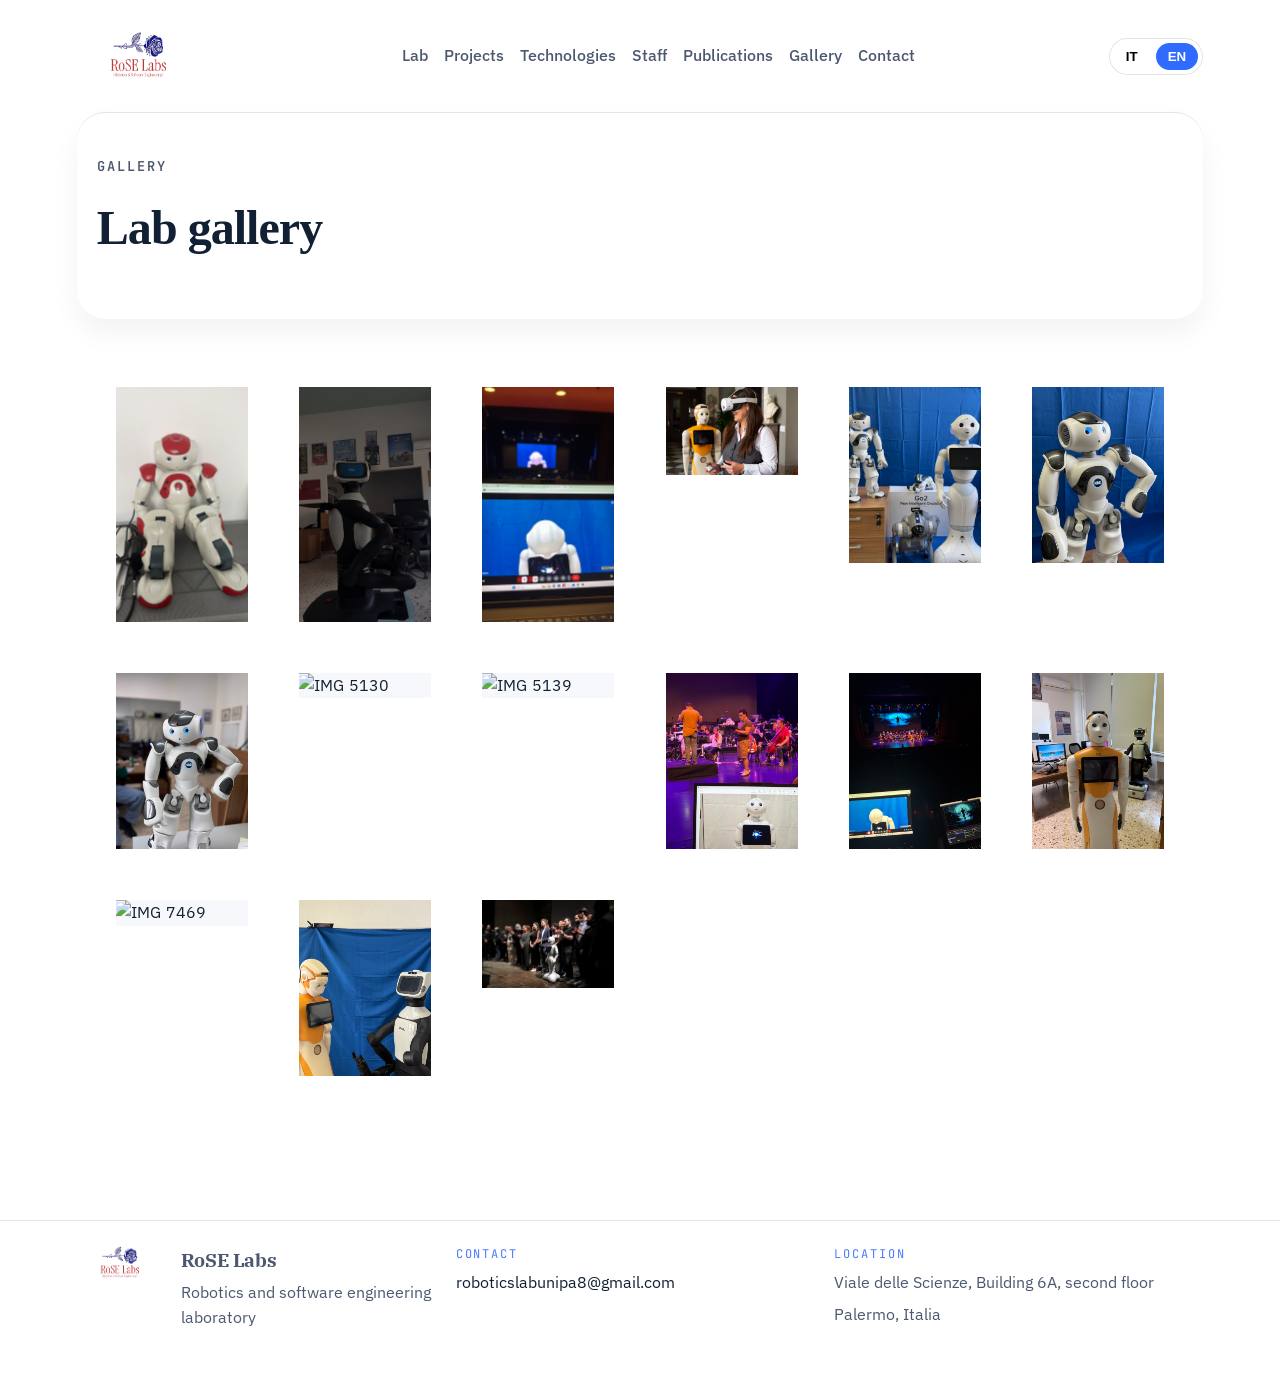
==== gallery.html @ ea50f01e "Restore contacts section and remove form" ====
<!doctype html>
<html lang="it">
  <head>
    <meta charset="utf-8" />
    <meta name="viewport" content="width=device-width, initial-scale=1" />
    <title>RoSE Labs | Galleria</title>
    <link rel="preconnect" href="https://fonts.googleapis.com" />
    <link rel="preconnect" href="https://fonts.gstatic.com" crossorigin />
    <link
      href="https://fonts.googleapis.com/css2?family=IBM+Plex+Sans:wght@400;500;600;700&family=IBM+Plex+Serif:wght@500;600;700&family=JetBrains+Mono:wght@500&display=swap"
      rel="stylesheet"
    />
    <script src="theme-init.js?v=20260723-7"></script>
    <link rel="stylesheet" href="styles.css?v=20260723-7" />
    <script defer src="data/site-content.js?v=20260723-7"></script>
    <script defer src="app.js?v=20260723-7"></script>
  </head>
  <body class="article-page gallery-page" data-title-key="gallery.meta.title">
    <a class="skip" href="#contenuti">Skip</a>

    <div class="site-loader" data-site-loader aria-live="polite" aria-busy="true">
      <div class="ai-matrix-loader" aria-hidden="true">
        <div class="glow"></div>
        <span class="digit">0</span>
        <span class="digit">1</span>
        <span class="digit">0</span>
        <span class="digit">1</span>
        <span class="digit">1</span>
        <span class="digit">0</span>
        <span class="digit">0</span>
        <span class="digit">1</span>
      </div>
    </div>

    <header class="article-header">
      <a class="site-brand" href="index.html" aria-label="RoSE Labs home">
        <img src="assets/rose-labs-logo.png" alt="RoSE Labs" />
      </a>
      <nav class="article-nav" id="site-nav-links" aria-label="Site navigation">
        <a href="index.html#lab" data-i18n="nav.lab">Lab</a>
        <a href="projects.html" data-i18n="nav.projects">Progetti</a>
        <a href="tecnologie.html" data-i18n="nav.equipment">Tecnologie</a>
        <a href="people.html" data-i18n="nav.team">Staff</a>
        <a href="publications.html" data-i18n="nav.publications">Pubblicazioni</a>
        <a href="gallery.html" data-i18n="nav.gallery">Galleria</a>
        <a href="index.html#contatti" data-i18n="nav.contact">Contatti</a>
      </nav>
      <div class="header-actions">
        <button
          type="button"
          class="nav-toggle"
          data-nav-toggle
          aria-expanded="false"
          aria-controls="site-nav-links"
          data-i18n="nav.menu"
        >
          Menu
        </button>
        <div class="lang-switch" aria-label="Language">
          <button type="button" class="lang-btn" data-lang="it" aria-pressed="true">IT</button>
          <button type="button" class="lang-btn" data-lang="en" aria-pressed="false">EN</button>
        </div>
      </div>
    </header>

    <main class="article-main gallery-main" id="contenuti">
      <section class="article-hero reveal">
        <p class="eyebrow" data-i18n="gallery.eyebrow">Galleria</p>
        <h1 data-i18n="gallery.title">Galleria del laboratorio</h1>
      </section>

      <div class="article-content">
        <section class="article-section">
          <div class="gallery-grid" aria-live="polite"></div>
        </section>
      </div>
    </main>

    <footer class="footer">
      <div class="footer-brand">
        <img class="footer-logo" src="assets/rose-labs-logo.png" alt="RoSE Labs" />
        <div class="footer-brand-text">
          <strong>RoSE Labs</strong>
          <p data-i18n="footer.line">Laboratori di robotica e ingegneria del software</p>
        </div>
      </div>
      <div class="footer-block">
        <span class="footer-label" data-i18n="contact.title">Contatti</span>
        <a href="mailto:roboticslabunipa8@gmail.com">roboticslabunipa8@gmail.com</a>
      </div>
      <div class="footer-block">
        <span class="footer-label" data-i18n="contact.locationLabel">Sede</span>
        <p data-i18n="contact.location">Viale delle Scienze, Edificio 6A, secondo piano</p>
        <p>Palermo, Italia</p>
      </div>
    </footer>
  </body>
</html>
---- styles.css ----
:root {
  --ink: #0b1422;
  --ink-soft: #243247;
  --paper: #f3f6fb;
  --card: #ffffff;
  --accent: #2f6bff;
  --accent-2: #4a7bff;
  --accent-3: #d6e4ff;
  --shadow: rgba(11, 20, 34, 0.12);
  --glow: rgba(47, 107, 255, 0.25);
}

* {
  box-sizing: border-box;
  margin: 0;
  padding: 0;
}

body {
  font-family: "Sora", sans-serif;
  color: var(--ink);
  background: #fff;
  min-height: 100vh;
  line-height: 1.6;
}

html.show-site-loader body {
  overflow: hidden;
}

html.show-site-loader body > :not(.site-loader) {
  visibility: hidden;
}

.ambient {
  position: fixed;
  inset: -10% -20% auto auto;
  width: 55vw;
  height: 55vw;
  background: radial-gradient(circle, rgba(47, 107, 255, 0.25) 0%, transparent 70%);
  filter: blur(55px);
  z-index: -2;
  display: none;
}

.mesh {
  position: fixed;
  inset: 0;
  background-image: radial-gradient(circle at 1px 1px, rgba(11, 20, 34, 0.05) 1px, transparent 0);
  background-size: 26px 26px;
  opacity: 0.45;
  pointer-events: none;
  z-index: -1;
  display: none;
}

a {
  color: inherit;
  text-decoration: none;
}

.skip {
  position: absolute;
  left: -999px;
  top: 10px;
  background: var(--accent);
  color: #fff;
  padding: 8px 12px;
  border-radius: 999px;
}

.skip:focus {
  left: 20px;
}

.site-loader {
  position: fixed;
  inset: 0;
  z-index: 6000;
  display: none;
  place-items: center;
  padding: 24px;
  background: #fff;
  transition:
    opacity 0.32s ease,
    visibility 0.32s ease,
    transform 0.32s ease;
}

html.show-site-loader .site-loader {
  display: grid;
}

.site-loader.is-hidden {
  opacity: 0;
  visibility: hidden;
  pointer-events: none;
  transform: scale(1.01);
}


.ai-matrix-loader {
  width: 120px;
  height: 160px;
  margin: 30px auto;
  position: relative;
  perspective: 800px;
  display: grid;
  grid-template-columns: repeat(3, 1fr);
  gap: 5px;
}

.digit {
  color: var(--accent);
  font-family: monospace;
  font-size: 18px;
  text-align: center;
  text-shadow: 0 0 5px rgba(47, 107, 255, 0.85);
  animation:
    matrix-fall 2s infinite,
    matrix-flicker 0.5s infinite;
  opacity: 0;
  z-index: 1;
}

.digit:nth-child(1) {
  animation-delay: 0.1s;
}

.digit:nth-child(2) {
  animation-delay: 0.3s;
}

.digit:nth-child(3) {
  animation-delay: 0.5s;
}

.digit:nth-child(4) {
  animation-delay: 0.7s;
}

.digit:nth-child(5) {
  animation-delay: 0.9s;
}

.digit:nth-child(6) {
  animation-delay: 1.1s;
}

.digit:nth-child(7) {
  animation-delay: 1.3s;
}

.digit:nth-child(8) {
  animation-delay: 1.5s;
}

.glow {
  position: absolute;
  top: 0;
  left: 0;
  right: 0;
  bottom: 0;
  background: radial-gradient(
    circle,
    rgba(47, 107, 255, 0.12) 0%,
    transparent 70%
  );
  animation: matrix-pulse 2s infinite;
}

@keyframes matrix-fall {
  0% {
    transform: translateY(-50px) rotateX(90deg);
    opacity: 0;
  }
  20%,
  80% {
    transform: translateY(0) rotateX(0deg);
    opacity: 0.8;
  }
  100% {
    transform: translateY(50px) rotateX(-90deg);
    opacity: 0;
  }
}

@keyframes matrix-flicker {
  0%,
  19%,
  21%,
  100% {
    opacity: 0.8;
  }
  20% {
    opacity: 0.2;
  }
}

@keyframes matrix-pulse {
  0%,
  100% {
    opacity: 0.25;
  }
  50% {
    opacity: 0.6;
  }
}

.site-header {
  padding: 16px 6vw 0;
  position: sticky;
  top: 0;
  z-index: 10;
  backdrop-filter: blur(12px);
  background: rgba(255, 255, 255, 0.98);
}

.nav {
  display: flex;
  align-items: center;
  justify-content: space-between;
  gap: 24px;
}

.site-brand {
  display: inline-flex;
  align-items: center;
  flex: 0 0 auto;
}

.site-brand img {
  display: block;
  width: min(240px, 38vw);
  height: auto;
}

.nav-links {
  display: flex;
  gap: 18px;
  font-weight: 500;
  flex-wrap: wrap;
}

.nav-links a {
  padding: 6px 0;
  border-bottom: 2px solid transparent;
  transition: border-color 0.2s ease;
}

.nav-links a:hover,
.nav-links a:focus {
  border-color: var(--accent);
}

.lang-switch {
  display: flex;
  gap: 6px;
  background: rgba(255, 255, 255, 0.7);
  padding: 4px;
  border-radius: 999px;
  box-shadow: 0 8px 20px rgba(11, 20, 34, 0.08);
}

.lang-btn {
  border: none;
  background: transparent;
  padding: 6px 12px;
  border-radius: 999px;
  font-weight: 600;
  cursor: pointer;
}

.lang-btn.active {
  background: var(--accent);
  color: #fff;
}

main {
  padding: 0 6vw 80px;
}

.hero {
  display: grid;
  grid-template-columns: repeat(2, minmax(0, 1fr));
  gap: 48px;
  padding: 80px 0 40px;
  align-items: center;
}

.hero.hero--orbit {
  display: block;
  padding: 56px 0 34px;
  position: relative;
  isolation: isolate;
  overflow: visible;
}

.hero.hero--orbit::before {
  content: "";
  position: absolute;
  inset: 14px 0 0;
  border-radius: 42px;
  background: transparent;
  border: 1px solid transparent;
  box-shadow: none;
  z-index: 0;
}

.hero.hero--orbit::after {
  content: "";
  position: absolute;
  inset: 14px 0 0;
  border-radius: 42px;
  background: transparent;
  pointer-events: none;
  z-index: 0;
}

.eyebrow {
  text-transform: uppercase;
  letter-spacing: 2px;
  font-size: 0.85rem;
  color: var(--accent-2);
  font-weight: 600;
  margin-bottom: 12px;
  font-family: "JetBrains Mono", monospace;
}

.hero h1 {
  font-family: "Fraunces", serif;
  font-size: clamp(2.6rem, 4.2vw, 3.9rem);
  line-height: 1.1;
  margin-bottom: 18px;
}

.hero-subtitle {
  font-size: 1.05rem;
  color: var(--ink-soft);
  margin-bottom: 24px;
}

.hero-actions {
  display: flex;
  gap: 16px;
  margin-bottom: 18px;
  flex-wrap: wrap;
}

.cta {
  display: inline-flex;
  align-items: center;
  justify-content: center;
  padding: 12px 22px;
  background: var(--accent);
  color: #fff;
  border-radius: 999px;
  font-weight: 600;
  box-shadow: 0 14px 30px var(--glow);
  transition: transform 0.2s ease, box-shadow 0.2s ease;
}

.cta:hover {
  transform: translateY(-2px);
  box-shadow: 0 18px 34px rgba(47, 107, 255, 0.35);
}

.cta.ghost {
  background: transparent;
  color: var(--ink);
  border: 1px solid rgba(11, 20, 34, 0.2);
  box-shadow: none;
}

.hero-metrics {
  display: grid;
  grid-template-columns: repeat(3, minmax(0, 1fr));
  gap: 12px;
  margin-bottom: 18px;
}

.metric {
  background: #fff;
  border-radius: 16px;
  padding: 12px 14px;
  box-shadow: 0 12px 24px rgba(11, 20, 34, 0.08);
}

.metric-value {
  font-size: 1.2rem;
  font-weight: 600;
  display: block;
}

.metric-label {
  font-size: 0.8rem;
  color: var(--ink-soft);
}

.language-choice {
  display: flex;
  align-items: center;
  gap: 12px;
  flex-wrap: wrap;
  font-size: 0.95rem;
  margin-bottom: 10px;
}

.lang-pill {
  border: none;
  background: #fff;
  padding: 6px 14px;
  border-radius: 999px;
  box-shadow: 0 10px 22px rgba(11, 20, 34, 0.08);
  cursor: pointer;
  font-weight: 600;
}

.hero-note {
  color: rgba(11, 20, 34, 0.7);
  font-size: 0.9rem;
}

.hero.hero--orbit .hero-orbit {
  position: relative;
  z-index: 1;
  padding: clamp(18px, 2.2vw, 28px);
}

.hero.hero--orbit .hero-orbit__stage {
  position: relative;
  min-height: clamp(820px, 96vh, 1120px);
  border-radius: 36px;
  overflow: visible;
}

.hero.hero--orbit .hero-orbit__stage::before,
.hero.hero--orbit .hero-orbit__stage::after {
  content: "";
  position: absolute;
  pointer-events: none;
  transform-origin: center;
}

.hero.hero--orbit .hero-orbit__stage::before {
  inset: 8% 10%;
  border-radius: 50%;
  border: 1px solid rgba(22, 59, 116, 0.08);
  box-shadow:
    inset 0 0 0 1px rgba(22, 59, 116, 0.03),
    0 0 120px rgba(22, 59, 116, 0.03);
  opacity: 0.78;
}

.hero.hero--orbit .hero-orbit__stage::after {
  inset: 18% 16%;
  border-radius: 50%;
  background:
    radial-gradient(circle at 50% 50%, rgba(22, 59, 116, 0.05) 0%, transparent 52%),
    radial-gradient(circle at 50% 50%, transparent 57%, rgba(22, 59, 116, 0.04) 58%, transparent 59%);
  opacity: 0.42;
}

.hero.hero--orbit .hero-orbit__center {
  position: absolute;
  top: 44%;
  left: 50%;
  z-index: 2;
  width: min(500px, 88vw);
  padding:
    clamp(28px, 3.5vw, 40px)
    clamp(30px, 3.8vw, 40px)
    clamp(28px, 3.5vw, 40px)
    clamp(34px, 4.5vw, 48px);
  border-radius: 34px;
  background:
    linear-gradient(180deg, rgba(255, 255, 255, 0.98), rgba(246, 249, 253, 0.98));
  border: 1px solid var(--line);
  box-shadow: 0 24px 56px rgba(18, 32, 51, 0.08);
  backdrop-filter: blur(10px);
  text-align: center;
  color: var(--ink);
  transform: translate(calc(-50% + 12px), -50%);
}

.hero.hero--orbit .hero-orbit__center .eyebrow {
  color: var(--accent-2);
}

.hero.hero--orbit .hero-subtitle {
  max-width: 58ch;
  margin: 0 auto 18px;
  color: var(--ink-soft);
}

.hero.hero--orbit .hero-actions {
  justify-content: center;
}

.hero.hero--orbit .cta.ghost {
  color: var(--ink);
  border-color: rgba(18, 32, 51, 0.16);
}

.hero.hero--orbit .hero-metrics {
  margin-bottom: 14px;
}

.hero.hero--orbit .metric {
  background: #fff;
  border: 1px solid var(--line);
  box-shadow: 0 12px 24px rgba(18, 32, 51, 0.06);
  color: var(--ink);
}

.hero.hero--orbit .metric-value,
.hero.hero--orbit .metric-label,
.hero.hero--orbit .hero-note {
  color: var(--ink-soft);
}

.hero.hero--orbit .hero-note {
  margin-top: 6px;
}

.hero.hero--orbit .hero-orbit__cards {
  position: absolute;
  inset: 0;
  z-index: 1;
  transform-style: preserve-3d;
}

.hero-orbit-card {
  position: absolute;
  top: 50%;
  left: 50%;
  width: clamp(160px, 12vw, 226px);
  aspect-ratio: 4 / 5.8;
  transform:
    translate(-50%, -50%)
    translate3d(
    calc(var(--orbit-x) + var(--orbit-scroll-x, 0px)),
      calc(var(--orbit-y) + var(--orbit-scroll-y, 0px)),
      0
    )
    rotate(calc(var(--orbit-rotate) + var(--orbit-scroll-rotate, 0deg)))
    scale(var(--orbit-scale));
  border-radius: 20px;
  overflow: hidden;
  background: #fff;
  border: 1px solid var(--line);
  box-shadow: 0 10px 22px rgba(18, 32, 51, 0.06);
  color: var(--ink);
  display: flex;
  align-items: flex-end;
  text-decoration: none;
  transition:
    transform 0.28s ease,
    box-shadow 0.28s ease,
    border-color 0.28s ease;
  will-change: transform;
}

.hero-orbit-card::before {
  content: "";
  position: absolute;
  inset: 0;
  background:
    linear-gradient(180deg, rgba(255, 255, 255, 0.02) 10%, rgba(6, 10, 18, 0.52) 100%);
  pointer-events: none;
  z-index: 1;
}

.hero-orbit-card__visual {
  position: absolute;
  inset: 0;
  display: block;
  overflow: hidden;
  background:
    radial-gradient(circle at 20% 18%, rgba(125, 183, 255, 0.08) 0%, transparent 28%),
    linear-gradient(180deg, rgba(255, 255, 255, 0.05), rgba(246, 249, 253, 0.94));
}

.hero-orbit-card__visual img {
  width: 100%;
  height: 100%;
  display: block;
  object-fit: cover;
  transform: scale(1.02);
  transition: transform 0.35s ease;
  filter: saturate(1.05) contrast(1.04);
}

.hero-orbit-card__visual--collage {
  display: grid;
  gap: 5px;
  padding: 9px;
  background:
    radial-gradient(circle at 20% 18%, rgba(125, 183, 255, 0.07) 0%, transparent 30%),
    linear-gradient(180deg, rgba(255, 255, 255, 0.04), rgba(246, 249, 253, 0.96));
}

.hero-orbit-card__visual--people {
  grid-template-columns: 1.12fr 0.88fr 0.84fr;
  grid-template-rows: 1.05fr 0.82fr 0.82fr;
}

.hero-orbit-card__visual--people .hero-orbit-card__tile--0 {
  grid-column: 1 / 3;
  grid-row: 1 / 3;
}

.hero-orbit-card__visual--people .hero-orbit-card__tile--1 {
  grid-column: 3 / 4;
  grid-row: 1 / 2;
}

.hero-orbit-card__visual--people .hero-orbit-card__tile--2 {
  grid-column: 3 / 4;
  grid-row: 2 / 3;
}

.hero-orbit-card__visual--people .hero-orbit-card__tile--3 {
  grid-column: 1 / 2;
  grid-row: 3 / 4;
}

.hero-orbit-card__visual--people .hero-orbit-card__tile--4 {
  grid-column: 2 / 4;
  grid-row: 3 / 4;
}

.hero-orbit-card__visual--robots,
.hero-orbit-card__visual--gallery {
  grid-template-columns: repeat(2, minmax(0, 1fr));
  grid-template-rows: repeat(2, minmax(0, 1fr));
}

.hero-orbit-card__visual--gallery {
  grid-template-rows: 1.1fr 0.78fr;
}

.hero-orbit-card__visual--gallery .hero-orbit-card__tile--0 {
  grid-column: 1 / 3;
  grid-row: 1 / 2;
}

.hero-orbit-card__visual--gallery .hero-orbit-card__tile--1 {
  grid-column: 1 / 2;
  grid-row: 2 / 3;
}

.hero-orbit-card__visual--gallery .hero-orbit-card__tile--2 {
  grid-column: 2 / 3;
  grid-row: 2 / 3;
}

.hero-orbit-card__tile {
  position: relative;
  overflow: hidden;
  border-radius: 12px;
  background: rgba(255, 255, 255, 0.03);
  box-shadow: 0 8px 18px rgba(0, 0, 0, 0.12);
}

.hero-orbit-card__tile img {
  width: 100%;
  height: 100%;
  display: block;
  object-fit: cover;
  filter: saturate(1.04) contrast(1.03);
}

.hero-orbit-card__visual--illustration {
  background:
    radial-gradient(circle at 18% 18%, rgba(94, 140, 255, 0.12) 0%, transparent 26%),
    radial-gradient(circle at 82% 22%, rgba(47, 107, 255, 0.1) 0%, transparent 24%),
    linear-gradient(180deg, rgba(255, 255, 255, 0.06), rgba(246, 249, 253, 0.96));
}

.hero-orbit-card__visual--illustration img {
  object-fit: contain;
  padding: 6px;
}

.hero-orbit-card__badge {
  position: absolute;
  top: 10px;
  left: 10px;
  z-index: 2;
  padding: 4px 8px;
  border-radius: 999px;
  background: rgba(255, 255, 255, 0.88);
  border: 1px solid var(--line);
  color: var(--ink);
  font-family: "JetBrains Mono", monospace;
  font-size: 0.6rem;
  letter-spacing: 0.12em;
  text-transform: uppercase;
  backdrop-filter: blur(10px);
  box-shadow: 0 8px 14px rgba(18, 32, 51, 0.04);
}

.hero-orbit-card__copy {
  position: relative;
  z-index: 2;
  display: grid;
  gap: 4px;
  padding: 12px 12px 12px;
}

.hero-orbit-card__label {
  font-family: "JetBrains Mono", monospace;
  font-size: 0.62rem;
  letter-spacing: 0.16em;
  text-transform: uppercase;
  color: var(--accent-2);
  font-weight: 700;
}

.hero-orbit-card__meta {
  font-size: 0.84rem;
  line-height: 1.35;
  color: rgba(255, 255, 255, 0.88);
}

.hero-orbit-card:hover,
.hero-orbit-card:focus-visible {
  border-color: rgba(22, 59, 116, 0.28);
  box-shadow: 0 16px 30px rgba(18, 32, 51, 0.08);
  transform:
    translate(-50%, -50%)
    translate3d(
      calc(var(--orbit-x) + var(--orbit-scroll-x, 0px)),
      calc(var(--orbit-y) + var(--orbit-scroll-y, 0px)),
      0
    )
    rotate(calc(0deg + var(--orbit-scroll-rotate, 0deg)))
    scale(calc(var(--orbit-scale) * 1.03));
}

.hero-orbit-card:hover .hero-orbit-card__visual img,
.hero-orbit-card:focus-visible .hero-orbit-card__visual img {
  transform: scale(1.04);
}

.hero-orbit-card:focus-visible {
  outline: 3px solid rgba(22, 59, 116, 0.22);
  outline-offset: 4px;
}

.hero-visual {
  position: relative;
  height: 460px;
  display: flex;
  justify-content: center;
  align-items: center;
}

.console {
  width: 320px;
  background: transparent;
  color: var(--ink);
  border-radius: 28px;
  padding: 20px;
  box-shadow: none;
  border: 1px solid transparent;
  position: relative;
  overflow: hidden;
  animation: none;
}

.console-top {
  display: flex;
  align-items: center;
  justify-content: space-between;
  font-family: "JetBrains Mono", monospace;
  font-size: 0.8rem;
  margin-bottom: 16px;
}

.console-chip {
  background: rgba(47, 107, 255, 0.1);
  color: var(--accent);
  padding: 4px 10px;
  border-radius: 999px;
}

.console-body {
  display: grid;
  gap: 16px;
}

.console-line {
  width: 120px;
  height: 4px;
  background: var(--accent);
  border-radius: 999px;
}

.console-grid {
  display: grid;
  grid-template-columns: repeat(2, minmax(0, 1fr));
  gap: 12px;
}

.console-card {
  background: rgba(47, 107, 255, 0.05);
  border: 1px solid var(--line);
  padding: 12px;
  border-radius: 16px;
}

.console-card p {
  font-size: 0.85rem;
  margin-bottom: 6px;
  color: var(--ink);
}

.console-card span {
  font-size: 0.75rem;
  color: var(--ink-soft);
}

.console-strip {
  display: flex;
  gap: 8px;
  flex-wrap: wrap;
  font-size: 0.7rem;
  text-transform: uppercase;
  letter-spacing: 1px;
}

.console-strip span {
  padding: 4px 8px;
  border: 1px solid var(--line);
  border-radius: 999px;
  background: #fff;
  color: var(--ink-soft);
}

.orb {
  position: absolute;
  border-radius: 999px;
  background: radial-gradient(circle, rgba(125, 183, 255, 0.6) 0%, rgba(125, 183, 255, 0.1) 70%);
  filter: blur(1px);
  animation: drift 10s ease-in-out infinite;
}

.orb-one {
  width: 120px;
  height: 120px;
  top: 20px;
  left: 20px;
}

.orb-two {
  width: 80px;
  height: 80px;
  bottom: 40px;
  right: 30px;
  animation-delay: -2s;
}

.orb-three {
  width: 60px;
  height: 60px;
  top: 150px;
  right: 80px;
  background: radial-gradient(circle, rgba(47, 107, 255, 0.6) 0%, rgba(47, 107, 255, 0.1) 70%);
}

.focus {
  padding: 40px 0 20px;
  display: grid;
  gap: 28px;
}

.focus-intro {
  display: grid;
  gap: 12px;
  max-width: 920px;
}

.section-header {
  display: flex;
  justify-content: space-between;
  gap: 30px;
  margin-bottom: 36px;
  align-items: flex-end;
}

.section-eyebrow {
  text-transform: uppercase;
  letter-spacing: 2px;
  font-size: 0.8rem;
  color: var(--accent-2);
  font-weight: 600;
  margin-bottom: 10px;
  font-family: "JetBrains Mono", monospace;
}

.section h2 {
  font-family: "Fraunces", serif;
  font-size: clamp(1.9rem, 3.2vw, 2.8rem);
  margin-bottom: 6px;
}

.section-subtitle {
  max-width: 520px;
  color: var(--ink-soft);
  line-height: 1.65;
}

.focus-subtitle {
  max-width: 920px;
}

.focus-grid {
  display: grid;
  grid-template-columns: repeat(auto-fit, minmax(220px, 1fr));
  gap: 20px;
}

.focus-card {
  background: #fff;
  border-radius: 22px;
  padding: 20px;
  box-shadow: 0 16px 32px rgba(11, 20, 34, 0.08);
  border: 1px solid rgba(11, 20, 34, 0.05);
}

.stats {
  display: grid;
  grid-template-columns: repeat(4, minmax(0, 1fr));
  gap: 18px;
  margin: 30px 0 60px;
}

.stat {
  background: #fff;
  border-radius: 18px;
  padding: 18px 20px;
  box-shadow: 0 16px 30px rgba(11, 20, 34, 0.08);
}

.stat-value {
  font-size: 1.8rem;
  font-weight: 700;
  display: block;
  margin-bottom: 6px;
}

.stat-label {
  color: var(--ink-soft);
  font-size: 0.9rem;
}

.section {
  padding: 70px 0;
}

.section.alt {
  background: rgba(255, 255, 255, 0.75);
  border-radius: 32px;
  padding: 70px 40px;
}

.filter-bar {
  display: flex;
  flex-wrap: wrap;
  gap: 10px;
  margin-bottom: 26px;
}

.filter-btn {
  border: 1px solid rgba(11, 20, 34, 0.12);
  background: #fff;
  color: var(--ink);
  padding: 6px 14px;
  border-radius: 999px;
  font-weight: 600;
  cursor: pointer;
  font-size: 0.85rem;
}

.filter-btn.active {
  background: var(--accent);
  color: #fff;
  border-color: transparent;
  box-shadow: 0 12px 22px var(--glow);
}

.pub-filter-btn {
  border: 1px solid rgba(11, 20, 34, 0.12);
  background: #fff;
  color: var(--ink);
  padding: 6px 14px;
  border-radius: 999px;
  font-weight: 600;
  cursor: pointer;
  font-size: 0.85rem;
}

.pub-filter-btn.active {
  background: var(--accent);
  color: #fff;
  border-color: transparent;
  box-shadow: 0 12px 22px var(--glow);
}

.cards {
  display: grid;
  grid-template-columns: repeat(auto-fit, minmax(240px, 1fr));
  gap: 20px;
}

.card {
  background: var(--card);
  border-radius: 24px;
  padding: 20px;
  box-shadow: 0 16px 34px var(--shadow);
  transition: transform 0.2s ease, box-shadow 0.2s ease;
}

.card:hover {
  transform: translateY(-6px);
  box-shadow: 0 24px 50px rgba(11, 20, 34, 0.18);
}

.card-top {
  display: flex;
  gap: 8px;
  margin-bottom: 16px;
}

.pill {
  background: rgba(47, 107, 255, 0.15);
  color: var(--ink);
  padding: 4px 10px;
  border-radius: 999px;
  font-size: 0.8rem;
  font-weight: 600;
}

.card h3 {
  font-size: 1.2rem;
  margin-bottom: 10px;
}

.card p {
  color: var(--ink-soft);
  margin-bottom: 16px;
}

.tag-row {
  display: flex;
  flex-wrap: wrap;
  gap: 8px;
}

.tag {
  font-size: 0.75rem;
  border: 1px solid rgba(11, 20, 34, 0.15);
  padding: 4px 8px;
  border-radius: 999px;
}

.is-hidden {
  display: none;
}

.gallery-grid {
  display: grid;
  grid-template-columns: repeat(auto-fit, minmax(220px, 1fr));
  gap: 18px;
}

.gallery-item {
  position: relative;
  overflow: hidden;
  border-radius: 28px;
  box-shadow: 0 18px 30px rgba(11, 20, 34, 0.12);
}

.gallery-item img {
  width: 100%;
  height: 100%;
  aspect-ratio: 4 / 3;
  object-fit: cover;
  display: block;
  transform: scale(1.02);
  transition: transform 0.3s ease;
  border-radius: inherit;
}

.gallery-item::after {
  content: "";
  position: absolute;
  inset: 0;
  background: linear-gradient(180deg, rgba(11, 20, 34, 0) 0%, rgba(11, 20, 34, 0.6) 100%);
  pointer-events: none;
}

.gallery-item--video {
  background: #0b1322;
}

.gallery-item--video .gallery-video-poster,
.gallery-item--video .gallery-video-fallback {
  width: 100%;
  height: 100%;
  aspect-ratio: 4 / 3;
  display: block;
  object-fit: cover;
}

.gallery-item--video .gallery-video-fallback {
  display: grid;
  place-items: center;
  color: #fff;
  background:
    radial-gradient(circle at 50% 40%, rgba(125, 183, 255, 0.18) 0%, transparent 38%),
    linear-gradient(160deg, rgba(9, 15, 26, 0.96), rgba(19, 31, 48, 0.96));
  font-family: "JetBrains Mono", monospace;
  letter-spacing: 0.12em;
  text-transform: uppercase;
  font-size: 0.78rem;
}

.gallery-item--video figcaption {
  right: 84px;
}

.gallery-play {
  position: absolute;
  left: 16px;
  bottom: 16px;
  z-index: 2;
  width: 58px;
  height: 58px;
  border-radius: 50%;
  background: rgba(255, 255, 255, 0.15);
  backdrop-filter: blur(10px);
  border: 1px solid rgba(255, 255, 255, 0.22);
  box-shadow: 0 16px 30px rgba(0, 0, 0, 0.22);
}

.gallery-play::before {
  content: "";
  position: absolute;
  left: 23px;
  top: 18px;
  border-left: 16px solid #fff;
  border-top: 11px solid transparent;
  border-bottom: 11px solid transparent;
}

.gallery-item:hover img {
  transform: scale(1.06);
}

.lightbox-trigger {
  cursor: zoom-in;
}

.lightbox-trigger:focus-visible {
  outline: 3px solid rgba(47, 107, 255, 0.36);
  outline-offset: 4px;
}

.equipment-grid {
  display: grid;
  grid-template-columns: repeat(auto-fit, minmax(240px, 1fr));
  gap: 20px;
}

.equipment-card {
  background: #fff;
  border-radius: 22px;
  padding: 20px;
  box-shadow: 0 12px 30px rgba(11, 20, 34, 0.08);
  border: 1px solid rgba(11, 20, 34, 0.06);
}

.equipment-icon {
  display: inline-flex;
  align-items: center;
  justify-content: center;
  width: 44px;
  height: 44px;
  border-radius: 18px;
  background: rgba(47, 107, 255, 0.15);
  color: var(--ink);
  font-weight: 700;
  font-size: 0.85rem;
  margin-bottom: 12px;
  overflow: hidden;
}

.equipment-icon img {
  width: 100%;
  height: 100%;
  object-fit: cover;
  display: block;
}

.spaces-grid {
  display: grid;
  grid-template-columns: repeat(auto-fit, minmax(240px, 1fr));
  gap: 20px;
}

.space-card {
  background: #fff;
  border-radius: 20px;
  padding: 20px;
  border-left: 4px solid var(--accent-2);
  box-shadow: 0 16px 28px rgba(11, 20, 34, 0.08);
}

.team-grid {
  display: grid;
  grid-template-columns: repeat(auto-fit, minmax(240px, 1fr));
  gap: 20px;
}

.team-card {
  background: #fff;
  border-radius: 22px;
  padding: 20px;
  box-shadow: 0 16px 28px rgba(11, 20, 34, 0.08);
  display: grid;
  gap: 14px;
}

.avatar {
  width: 56px;
  height: 56px;
  border-radius: 22px;
  display: flex;
  align-items: center;
  justify-content: center;
  font-weight: 700;
  background: rgba(47, 107, 255, 0.18);
  color: var(--ink);
  overflow: hidden;
}

.avatar img {
  width: 100%;
  height: 100%;
  object-fit: cover;
  display: block;
  border-radius: inherit;
}

.avatar.lightbox-trigger {
  border: 0;
  padding: 0;
  appearance: none;
  -webkit-appearance: none;
}

.hero-slide.lightbox-trigger {
  transition: transform 0.25s ease, box-shadow 0.25s ease;
}

.hero-slide.lightbox-trigger:hover {
  transform: translateY(-2px);
}

.hero-slide img {
  border-radius: inherit;
}

.hero-slide::after {
  pointer-events: none;
}

.image-lightbox {
  position: fixed;
  inset: 0;
  z-index: 3000;
  display: grid;
  place-items: center;
  padding: 10px;
  background: rgba(6, 10, 18, 0.48);
  backdrop-filter: blur(10px);
  opacity: 0;
  visibility: hidden;
  pointer-events: none;
  transition:
    opacity 0.22s ease,
    visibility 0.22s ease;
}

.image-lightbox.is-open {
  opacity: 1;
  visibility: visible;
  pointer-events: auto;
}

.image-lightbox__backdrop {
  position: absolute;
  inset: 0;
}

.image-lightbox__dialog {
  position: relative;
  z-index: 1;
  width: min(98vw, 1500px);
  max-height: 96vh;
  display: grid;
  gap: 0;
  place-items: center;
}

.image-lightbox__image {
  width: 100%;
  max-height: 88vh;
  object-fit: contain;
  background: transparent;
  border-radius: 20px;
  box-shadow: 0 18px 48px rgba(0, 0, 0, 0.28);
}

.image-lightbox__video {
  display: block;
  width: 100%;
  max-width: 100%;
  max-height: 88vh;
  object-fit: contain;
  background: transparent;
  border-radius: 20px;
  box-shadow: 0 18px 48px rgba(0, 0, 0, 0.28);
}

.image-lightbox__caption {
  display: none;
}

.image-lightbox__close {
  position: absolute;
  top: 6px;
  right: 6px;
  width: 44px;
  height: 44px;
  border: 0;
  border-radius: 999px;
  background: rgba(8, 12, 22, 0.92);
  color: #fff;
  font-size: 1.5rem;
  line-height: 1;
  box-shadow: 0 12px 26px rgba(0, 0, 0, 0.3);
}

.image-lightbox__close:focus-visible {
  outline: 3px solid rgba(138, 182, 255, 0.5);
  outline-offset: 3px;
}

body.lightbox-open {
  overflow: hidden;
}

.team-role {
  display: block;
  font-size: 0.85rem;
  color: var(--accent);
  font-weight: 600;
  margin-bottom: 6px;
}

.pub-filters {
  display: grid;
  gap: 14px;
  margin-bottom: 20px;
}

.pub-filter-group {
  display: flex;
  flex-wrap: wrap;
  gap: 10px;
  align-items: center;
}

.filter-label {
  font-size: 0.8rem;
  font-weight: 600;
  color: var(--ink-soft);
  text-transform: uppercase;
  letter-spacing: 1px;
  font-family: "JetBrains Mono", monospace;
}

.pub-list {
  display: grid;
  gap: 16px;
}

.pub-item {
  background: #fff;
  border-radius: 20px;
  padding: 20px;
  box-shadow: 0 16px 28px rgba(11, 20, 34, 0.08);
  display: grid;
  grid-template-columns: 80px minmax(0, 1fr);
  gap: 16px;
  align-items: start;
}

.pub-year {
  font-family: "JetBrains Mono", monospace;
  font-size: 1.1rem;
  color: var(--accent);
}

.pub-body h3 {
  margin-bottom: 8px;
}

.pub-body p {
  color: var(--ink-soft);
  margin-bottom: 10px;
}

.pub-authors {
  font-weight: 600;
  color: var(--ink);
}

.pub-meta {
  display: flex;
  flex-wrap: wrap;
  gap: 10px;
  font-size: 0.8rem;
  margin-bottom: 12px;
}

.pub-tag {
  background: rgba(47, 107, 255, 0.15);
  padding: 4px 10px;
  border-radius: 999px;
  font-weight: 600;
}

.pub-venue {
  color: var(--ink-soft);
}

.pub-links {
  display: flex;
  flex-wrap: wrap;
  gap: 12px;
}

.pub-link {
  display: inline-flex;
  align-items: center;
  gap: 6px;
  font-weight: 600;
  color: var(--accent);
}

.pub-link.secondary {
  color: var(--ink);
  border: 1px solid rgba(11, 20, 34, 0.15);
  padding: 4px 10px;
  border-radius: 999px;
}

.pub-link::after {
  content: "→";
  transition: transform 0.2s ease;
}

.pub-link:hover::after {
  transform: translateX(4px);
}

.pub-link.secondary::after {
  content: none;
}

.pub-note {
  margin-top: 16px;
  font-size: 0.85rem;
  color: var(--ink-soft);
}

.mission-grid {
  display: grid;
  grid-template-columns: repeat(auto-fit, minmax(240px, 1fr));
  gap: 20px;
}

.mission-card {
  background: #fff;
  border-radius: 20px;
  padding: 20px;
  box-shadow: 0 16px 28px rgba(11, 20, 34, 0.08);
  border-left: 4px solid var(--accent-3);
}

.callout {
  padding-bottom: 20px;
}

.callout-box {
  background: #fff;
  color: var(--ink);
  border-radius: 28px;
  padding: 32px;
  display: grid;
  grid-template-columns: minmax(0, 1fr) minmax(0, 1fr);
  gap: 30px;
  align-items: start;
  border: 1px solid var(--line);
  box-shadow: 0 16px 34px rgba(18, 32, 51, 0.06);
}

.callout-content {
  display: grid;
  gap: 24px;
}

.callout-box h2 {
  font-family: "Fraunces", serif;
  font-size: 2rem;
  margin-bottom: 10px;
}

.callout-box p {
  max-width: 420px;
  color: var(--ink-soft);
}

.contact-info {
  display: grid;
  gap: 16px;
}

.contact-label {
  text-transform: uppercase;
  letter-spacing: 2px;
  font-size: 0.75rem;
  color: var(--ink-soft);
  font-family: "JetBrains Mono", monospace;
}

.contact-map {
  display: inline-flex;
  margin-top: 8px;
  color: var(--accent);
  font-weight: 600;
}

.contact-form {
  background: #fff;
  color: var(--ink);
  border-radius: 22px;
  padding: 20px;
  box-shadow: 0 18px 32px rgba(11, 20, 34, 0.2);
  display: grid;
  gap: 14px;
}

.form-row {
  display: grid;
  grid-template-columns: repeat(2, minmax(0, 1fr));
  gap: 12px;
}

.form-field {
  display: grid;
  gap: 6px;
  font-size: 0.85rem;
}

.form-field label {
  font-weight: 600;
}

.form-field input,
.form-field textarea {
  width: 100%;
  border: 1px solid rgba(11, 20, 34, 0.18);
  border-radius: 12px;
  padding: 10px 12px;
  font-family: inherit;
  font-size: 0.95rem;
}

.form-field textarea {
  min-height: 120px;
  resize: vertical;
}

.form-actions {
  display: grid;
  gap: 6px;
}

.form-note {
  font-size: 0.75rem;
  color: var(--ink-soft);
}

.form-status {
  font-size: 0.8rem;
  color: var(--accent-2);
  min-height: 1.2em;
}

.footer {
  padding: 30px 6vw 60px;
  display: grid;
  grid-template-columns: repeat(auto-fit, minmax(220px, 1fr));
  gap: 22px 26px;
  align-items: start;
  color: var(--ink-soft);
}

.footer-brand {
  display: flex;
  align-items: flex-start;
  gap: 12px;
}

.footer-logo {
  width: min(92px, 22vw);
  height: auto;
  flex: 0 0 auto;
  opacity: 0.9;
}

.footer-brand-text {
  display: grid;
  gap: 4px;
}

.footer-block {
  display: grid;
  gap: 6px;
}

.footer-label {
  font-family: "JetBrains Mono", monospace;
  font-size: 0.75rem;
  letter-spacing: 0.16em;
  text-transform: uppercase;
  color: var(--accent-2);
}

.footer a {
  color: var(--ink);
}

.footer strong {
  font-family: "Fraunces", serif;
  font-size: 1.2rem;
}

.reveal {
  opacity: 0;
  transform: translateY(24px);
  transition: opacity 0.68s ease, transform 0.68s ease;
  will-change: opacity, transform;
}

.reveal.is-visible {
  opacity: 1;
  transform: translateY(0);
}

.reveal .reveal-stagger {
  opacity: 0;
  transform: translateY(18px);
  transition:
    opacity 0.52s ease,
    transform 0.52s ease;
  transition-delay: var(--reveal-delay, 0ms);
  will-change: opacity, transform;
}

.reveal.is-visible .reveal-stagger {
  opacity: 1;
  transform: translateY(0);
}

.reveal .reveal-pop {
  opacity: 0;
  transition: opacity 0.5s ease;
  transition-delay: var(--reveal-delay, 0ms);
  will-change: opacity;
}

.reveal.is-visible .reveal-pop {
  opacity: 1;
}

/* Article pages */
.article-page {
  background: #fff;
}

.article-page .reveal,
.article-page .reveal .reveal-stagger,
.article-page .reveal .reveal-pop {
  opacity: 1;
  transform: none;
  transition: none;
  will-change: auto;
}

.article-header {
  padding: 30px 6vw;
  display: flex;
  align-items: center;
  justify-content: space-between;
  gap: 20px;
}

.article-nav {
  display: flex;
  align-items: center;
  gap: 16px;
  flex-wrap: wrap;
  font-weight: 500;
}

.article-nav a {
  color: var(--ink-soft);
}

.article-lang {
  display: flex;
  gap: 6px;
  padding: 4px;
  border-radius: 999px;
  background: rgba(255, 255, 255, 0.7);
}

.article-lang a {
  padding: 4px 10px;
  border-radius: 999px;
  font-weight: 600;
}

.article-lang a.active {
  background: var(--accent);
  color: #fff;
}

.article-main {
  padding: 0 6vw 80px;
}

.article-hero {
  background: #fff;
  border-radius: 28px;
  padding: clamp(56px, 5vw, 76px) 24px clamp(42px, 4vw, 58px);
  box-shadow: 0 14px 28px rgba(11, 20, 34, 0.05);
  margin-bottom: 30px;
}

body.staff-page main#contenuti > section.article-hero {
  padding-left: 20px;
}

body.projects-page main#contenuti > section.article-hero,
body.equipment-page main#contenuti > section.article-hero,
body.publications-page main#contenuti > section.article-hero,
body.gallery-page main#contenuti > section.article-hero {
  padding-left: 20px;
}

.article-hero h1 {
  font-family: "Fraunces", serif;
  font-size: clamp(2rem, 4vw, 3rem);
  margin-bottom: 10px;
}

.article-hero > p {
  max-width: 72ch;
  line-height: 1.7;
  color: var(--ink-soft);
}

.article-meta {
  display: flex;
  flex-wrap: wrap;
  gap: 16px;
  font-size: 0.85rem;
  color: var(--ink-soft);
  margin-bottom: 16px;
}

.article-meta a {
  color: var(--accent);
  font-weight: 600;
}

.article-tags {
  display: flex;
  flex-wrap: wrap;
  gap: 8px;
  margin-top: 2px;
}

.article-tags span {
  background: rgba(11, 20, 34, 0.05);
  padding: 4px 10px;
  border-radius: 999px;
  font-size: 0.75rem;
  font-weight: 600;
}

.article-content {
  display: grid;
  gap: 24px;
}

.article-section {
  background: #fff;
  border-radius: 22px;
  padding: 24px;
  box-shadow: 0 12px 24px rgba(11, 20, 34, 0.05);
}

.collaborators-box {
  margin-top: 14px;
  padding: 22px;
  border-radius: 22px;
  background: #fff;
  border: 1px solid rgba(11, 20, 34, 0.08);
  box-shadow: none;
}

.collaborators-box__chips {
  display: flex;
  flex-wrap: wrap;
  gap: 12px;
}

.collaborator-chip {
  display: inline-flex;
  align-items: center;
  padding: 10px 14px;
  border-radius: 999px;
  background: rgba(11, 20, 34, 0.05);
  border: 1px solid rgba(11, 20, 34, 0.08);
  color: var(--ink);
  font-weight: 600;
  line-height: 1.2;
}

.article-section h2 {
  margin-bottom: 10px;
  font-size: 1.4rem;
}

.article-section p {
  color: var(--ink-soft);
}

.article-list {
  display: grid;
  gap: 8px;
  margin-top: 12px;
}

.article-list li {
  list-style: none;
  padding-left: 18px;
  position: relative;
  color: var(--ink-soft);
}

.article-list li::before {
  content: "•";
  position: absolute;
  left: 0;
  color: var(--accent);
}

.article-actions {
  display: flex;
  flex-wrap: wrap;
  gap: 12px;
  margin-top: 18px;
}

.article-cta {
  display: inline-flex;
  align-items: center;
  gap: 8px;
  font-weight: 600;
  color: var(--accent);
}

.article-cta.secondary {
  color: var(--ink);
  border: 1px solid rgba(11, 20, 34, 0.15);
  padding: 4px 12px;
  border-radius: 999px;
}

.article-cta::after {
  content: "→";
  transition: transform 0.2s ease;
}

.article-cta.secondary::after {
  content: none;
}

.article-cta:hover::after {
  transform: translateX(4px);
}

@keyframes hero-media-scroll {
  from {
    transform: translate3d(0, 0, 0);
  }

  to {
    transform: translate3d(-50%, 0, 0);
  }
}

@keyframes float {
  0%, 100% { transform: translateY(0); }
  50% { transform: translateY(-10px); }
}

@keyframes drift {
  0%, 100% { transform: translate(0, 0); }
  50% { transform: translate(12px, -16px); }
}

@media (max-width: 960px) {
  .site-header {
    padding: 10px 4vw 0;
  }

  .nav {
    display: grid;
    grid-template-columns: minmax(0, 1fr) auto;
    grid-template-areas:
      "brand actions"
      "links links";
    gap: 10px 12px;
    align-items: center;
  }

  .site-header .site-brand {
    grid-area: brand;
    justify-self: start;
  }

  .header-actions {
    grid-area: actions;
    justify-self: end;
  }

  .nav-links {
    grid-area: links;
    display: flex;
    flex-wrap: nowrap;
    width: 100%;
    gap: 14px;
    overflow-x: auto;
    white-space: nowrap;
    padding-bottom: 4px;
    -webkit-overflow-scrolling: touch;
    -ms-overflow-style: none;
    scrollbar-width: none;
  }

  .nav-links::-webkit-scrollbar {
    display: none;
  }

  .nav-links a {
    flex: 0 0 auto;
  }

  .hero {
    grid-template-columns: 1fr;
  }

  .hero.hero--orbit {
    padding-top: 44px;
  }

  .hero.hero--orbit::before,
  .hero.hero--orbit::after {
    inset: 8px 0 0;
    border-radius: 32px;
  }

  .hero.hero--orbit .hero-orbit {
    padding: 14px 0 0;
  }

  .hero.hero--orbit .hero-orbit__stage {
    min-height: clamp(620px, 150vw, 760px);
    display: block;
  }

  .hero.hero--orbit .hero-orbit__stage::before,
  .hero.hero--orbit .hero-orbit__stage::after {
    opacity: 0.32;
  }

  .hero.hero--orbit .hero-orbit__center {
    width: min(380px, 92vw);
    padding: 22px 18px 20px;
  }

  .hero.hero--orbit .hero-orbit__cards {
    position: absolute;
    inset: 0;
    display: block;
  }

  .hero-orbit-card {
    width: clamp(106px, 29vw, 148px);
  }

  .hero-media {
    order: -1;
  }

  .hero-media-frame {
    min-height: 360px;
  }

  .focus-highlight .console {
    width: 100%;
  }

  .hero-metrics {
    grid-template-columns: 1fr;
  }

  .stats {
    grid-template-columns: repeat(2, minmax(0, 1fr));
  }

  .section-header {
    flex-direction: column;
    align-items: flex-start;
  }

  .section.alt {
    padding: 60px 24px;
  }

  .callout-box {
    grid-template-columns: 1fr;
  }

  .article-header {
    flex-direction: column;
    align-items: flex-start;
  }
}

@media (max-width: 720px) {
  .form-row {
    grid-template-columns: 1fr;
  }

  .pub-item {
    grid-template-columns: 1fr;
  }
}

@media (max-width: 640px) {
  .site-header .site-brand img {
    width: min(118px, 32vw);
    max-height: 40px;
  }

  .nav-links {
    gap: 12px;
    font-size: 0.82rem;
  }

  .hero.hero--orbit {
    padding-top: 26px;
  }

  .hero.hero--orbit .hero-orbit__stage {
    min-height: 640px;
  }

  .hero.hero--orbit .hero-orbit__center {
    width: min(340px, 92vw);
    padding: 18px 16px 16px;
  }

  .hero.hero--orbit .hero-orbit__center h1 {
    font-size: clamp(2rem, 10vw, 2.75rem);
  }

  .hero.hero--orbit .hero-subtitle {
    font-size: 0.92rem;
  }

  .hero-actions {
    flex-direction: column;
    align-items: stretch;
  }

  .hero.hero--orbit .hero-actions {
    gap: 10px;
  }

  .hero.hero--orbit .hero-metrics {
    grid-template-columns: repeat(2, minmax(0, 1fr));
    gap: 8px;
  }

  .hero.hero--orbit .hero-metrics .metric:last-child {
    grid-column: 1 / -1;
  }

  .hero.hero--orbit .metric {
    padding: 10px 8px;
  }

  .hero.hero--orbit .metric-value {
    font-size: 0.96rem;
  }

  .hero.hero--orbit .metric-label {
    font-size: 0.68rem;
  }

  .hero.hero--orbit .hero-note {
    font-size: 0.82rem;
  }

  .stats {
    grid-template-columns: 1fr;
  }

  .callout-box {
    padding: 24px;
  }
}

@media (prefers-reduced-motion: reduce) {
  * {
    animation: none !important;
    transition: none !important;
  }
}

/* Institutional override layer */
:root {
  --ink: #122033;
  --ink-soft: #4c5870;
  --paper: #f5f7fb;
  --card: #ffffff;
  --accent: #2f6bff;
  --accent-2: #4a7bff;
  --accent-3: #d6e4ff;
  --shadow: rgba(18, 32, 51, 0.08);
  --glow: rgba(22, 59, 116, 0.14);
  --line: rgba(18, 32, 51, 0.12);
}

html {
  scroll-behavior: smooth;
}

body {
  font-family: "IBM Plex Sans", sans-serif;
  color: var(--ink);
  background: #fff;
}

h1,
h2,
h3,
.footer strong,
.callout-box h2 {
  font-family: "IBM Plex Serif", serif;
  letter-spacing: -0.02em;
}

.ambient,
.mesh,
.orb {
  display: none !important;
}

.site-header {
  padding: 12px 6vw 0;
  background: rgba(255, 255, 255, 0.94);
  border-bottom: 1px solid var(--line);
}

.nav {
  gap: 18px;
  align-items: center;
}

.site-brand {
  display: inline-flex;
  align-items: center;
  padding: 8px 12px;
  background: #fff;
  border: 1px solid var(--line);
  border-radius: 16px;
  box-shadow: 0 10px 24px rgba(18, 32, 51, 0.06);
  flex: 0 0 auto;
}

.site-brand img {
  display: block;
  width: min(210px, 32vw);
  height: auto;
}

.nav-links {
  gap: 14px;
  color: var(--ink-soft);
  font-size: 0.95rem;
}

.nav-links a {
  padding: 4px 0 6px;
}

.lang-switch {
  background: #fff;
  border: 1px solid var(--line);
  box-shadow: none;
}

.header-actions {
  display: flex;
  align-items: center;
  gap: 10px;
  flex: 0 0 auto;
}

.nav-toggle {
  display: none;
  align-items: center;
  justify-content: center;
  min-height: 40px;
  padding: 0 14px;
  border-radius: 999px;
  border: 1px solid rgba(47, 107, 255, 0.22);
  background: #fff;
  color: var(--accent);
  font: inherit;
  font-size: 0.86rem;
  font-weight: 700;
  letter-spacing: 0.03em;
  box-shadow: 0 10px 22px rgba(18, 32, 51, 0.05);
  cursor: pointer;
  transition:
    transform 0.2s ease,
    border-color 0.2s ease,
    box-shadow 0.2s ease,
    background 0.2s ease,
    color 0.2s ease;
}

.nav-toggle:hover,
.nav-toggle:focus {
  transform: translateY(-1px);
  border-color: var(--accent);
  box-shadow: 0 14px 26px rgba(47, 107, 255, 0.12);
}

.nav-toggle[aria-expanded="true"] {
  background: var(--accent);
  color: #fff;
  border-color: transparent;
}

.theme-btn {
  border: 1px solid var(--line);
  background: #fff;
  color: var(--ink);
  border-radius: 999px;
  padding: 7px 14px;
  font: inherit;
  font-size: 0.9rem;
  font-weight: 600;
  cursor: pointer;
  box-shadow: none;
  transition: transform 0.2s ease, border-color 0.2s ease, background 0.2s ease, color 0.2s ease;
}

.theme-btn:hover,
.theme-btn:focus {
  transform: translateY(-1px);
  border-color: var(--accent);
}

.theme-btn.active {
  background: var(--accent);
  border-color: transparent;
  color: #fff;
}

main {
  max-width: 1380px;
  margin: 0 auto;
  padding: 0 6vw 72px;
}

.hero {
  grid-template-columns: minmax(0, 0.98fr) minmax(380px, 1.02fr);
  gap: 30px;
  padding: 44px 0 36px;
  align-items: center;
  position: relative;
  isolation: isolate;
  overflow: hidden;
  perspective: 1400px;
  transform-style: preserve-3d;
}

.hero::before,
.hero::after {
  content: "";
  position: absolute;
  inset: 0;
  pointer-events: none;
  z-index: 0;
}

.hero::before {
  inset: -8% -6% -12%;
  background: none;
  opacity: 0;
}

.hero::after {
  background: none;
  opacity: 0;
}

.section,
.stats,
.callout {
  position: relative;
  isolation: isolate;
}

.hero-text,
.hero-media,
.section-header,
.cards,
.gallery-grid,
.equipment-grid,
.spaces-grid,
.team-grid,
.pub-list,
.mission-grid,
.callout-box {
  position: relative;
  z-index: 1;
}

.parallax-layer,
.section-parallax {
  position: absolute;
  pointer-events: none;
  z-index: -1;
  will-change: transform;
  transform-origin: center;
  transform: translate3d(0, 0, 0);
  display: none;
}

.parallax-layer--halo {
  top: -8%;
  left: -10%;
  width: 420px;
  height: 420px;
  border-radius: 50%;
  background: radial-gradient(circle, rgba(22, 59, 116, 0.28) 0%, rgba(22, 59, 116, 0.12) 26%, rgba(22, 59, 116, 0.03) 48%, rgba(22, 59, 116, 0) 74%);
  filter: blur(12px);
  opacity: 0.95;
}

.parallax-layer--grid {
  top: 5%;
  right: -6%;
  width: 360px;
  height: 360px;
  border-radius: 38px;
  background-image: radial-gradient(circle at 1px 1px, rgba(22, 59, 116, 0.24) 1px, transparent 0);
  background-size: 26px 26px;
  mask-image: radial-gradient(circle, rgba(0, 0, 0, 1) 48%, rgba(0, 0, 0, 0) 100%);
  opacity: 0.85;
}

.parallax-layer--sheet {
  right: 13%;
  bottom: 10%;
  width: 240px;
  height: 140px;
  border-radius: 24px;
  background:
    linear-gradient(145deg, rgba(255, 255, 255, 0.94), rgba(233, 240, 247, 0.9)),
    linear-gradient(180deg, rgba(22, 59, 116, 0.08), rgba(22, 59, 116, 0));
  border: 1px solid rgba(18, 32, 51, 0.1);
  box-shadow: 0 24px 60px rgba(18, 32, 51, 0.12);
  opacity: 0.98;
}

.parallax-layer--beam {
  top: 14%;
  left: -10%;
  width: 68%;
  height: 44%;
  border-radius: 999px;
  background: linear-gradient(112deg, rgba(255, 255, 255, 0) 0%, rgba(255, 255, 255, 0.48) 16%, rgba(22, 59, 116, 0.12) 38%, rgba(47, 107, 255, 0.08) 52%, rgba(255, 255, 255, 0) 72%);
  filter: blur(14px);
  opacity: 0.62;
}

.section-parallax--projects {
  top: 18px;
  right: -40px;
  width: 260px;
  height: 260px;
  border-radius: 50%;
  background: radial-gradient(circle, rgba(53, 95, 134, 0.2) 0%, rgba(53, 95, 134, 0) 72%);
  opacity: 0.95;
}

.section-parallax--publications {
  top: 24px;
  left: -50px;
  width: 280px;
  height: 280px;
  border-radius: 50%;
  background: radial-gradient(circle, rgba(22, 59, 116, 0.16) 0%, rgba(22, 59, 116, 0) 72%);
  opacity: 0.95;
}

.section-parallax--contact {
  top: -30px;
  right: 6%;
  width: 300px;
  height: 300px;
  border-radius: 50%;
  background: radial-gradient(circle, rgba(47, 107, 255, 0.2) 0%, rgba(47, 107, 255, 0) 70%);
  opacity: 0.92;
}

.hero h1 {
  font-size: clamp(2.4rem, 4.5vw, 4rem);
  margin-bottom: 12px;
}

.hero-subtitle {
  max-width: 60ch;
  font-size: 1rem;
  color: var(--ink-soft);
  margin-bottom: 18px;
}

.hero-actions {
  margin-bottom: 16px;
}

.hero-metrics {
  gap: 10px;
}

.metric {
  background: #fff;
  border: 1px solid var(--line);
  box-shadow: none;
  border-radius: 14px;
  padding: 12px 14px;
}

.metric-value {
  font-size: 1.05rem;
}

.metric-label {
  font-size: 0.78rem;
}

.hero-media {
  display: grid;
  gap: 12px;
  align-self: stretch;
  justify-items: stretch;
}

.hero-media-frame {
  position: relative;
  min-height: 470px;
  padding: 16px;
  border-radius: 32px;
  background:
    linear-gradient(180deg, rgba(255, 255, 255, 0.98), rgba(246, 249, 253, 0.98)),
    radial-gradient(circle at 12% 8%, rgba(47, 107, 255, 0.08), transparent 40%);
  border: 1px solid var(--line);
  box-shadow: 0 24px 50px rgba(11, 20, 34, 0.08);
  overflow: hidden;
}

.hero-media-frame::before,
.hero-media-frame::after {
  content: "";
  position: absolute;
  pointer-events: none;
}

.hero-media-frame::before {
  inset: -14% -10% auto auto;
  width: 260px;
  height: 260px;
  background: radial-gradient(circle, rgba(125, 183, 255, 0.18) 0%, rgba(125, 183, 255, 0) 70%);
  opacity: 0.95;
}

.hero-media-frame::after {
  inset: auto auto -20% -12%;
  width: 300px;
  height: 300px;
  background: radial-gradient(circle, rgba(255, 255, 255, 0.11) 0%, rgba(255, 255, 255, 0) 72%);
}

.hero-media-track {
  position: relative;
  z-index: 1;
  display: flex;
  gap: 14px;
  width: max-content;
  animation: hero-media-scroll 44s linear infinite;
  will-change: transform;
}

.hero-media-frame:hover .hero-media-track {
  animation-play-state: paused;
}

.hero-media-group {
  display: flex;
  gap: 14px;
}

.hero-slide {
  position: relative;
  flex: 0 0 auto;
  width: clamp(170px, 21vw, 232px);
  aspect-ratio: 4 / 5;
  overflow: hidden;
  border-radius: 24px;
  background: #fff;
  border: 1px solid var(--line);
  box-shadow: 0 18px 32px rgba(11, 20, 34, 0.08);
}

.hero-slide img {
  width: 100%;
  height: 100%;
  object-fit: cover;
  display: block;
  filter: saturate(1.06) contrast(1.02);
}

.hero-slide::after {
  content: "";
  position: absolute;
  inset: 0;
  background: linear-gradient(180deg, rgba(255, 255, 255, 0.02) 24%, rgba(18, 32, 51, 0.18) 100%);
}

.hero-slide figcaption {
  position: absolute;
  left: 14px;
  right: 14px;
  bottom: 12px;
  z-index: 1;
  color: var(--ink);
  font-size: 0.82rem;
  line-height: 1.35;
  text-shadow: none;
}

.hero-note {
  max-width: 58ch;
  line-height: 1.55;
}

.focus-highlight {
  display: flex;
  justify-content: flex-start;
}

.focus-highlight .console {
  width: min(100%, 920px);
  max-width: 920px;
}

main > section:not(#home) {
  padding: 42px 0;
  border-top: 1px solid var(--line);
}

.section,
.focus,
.stats,
.callout {
  scroll-margin-top: 110px;
}

.section.alt {
  background: transparent;
  border-radius: 0;
  padding: 42px 0;
}

.section-header {
  display: grid;
  grid-template-columns: minmax(0, 1fr) minmax(280px, 360px);
  gap: 20px;
  align-items: start;
  margin-bottom: 20px;
}

.section-eyebrow {
  color: var(--accent-2);
  font-size: 0.76rem;
  letter-spacing: 0.18em;
}

.section h2 {
  font-size: clamp(1.6rem, 2.6vw, 2.35rem);
  margin-bottom: 4px;
}

.section-subtitle {
  max-width: 520px;
  color: var(--ink-soft);
  font-size: 0.98rem;
  line-height: 1.65;
}

.section-hub .hub-grid {
  display: grid;
  grid-template-columns: repeat(auto-fit, minmax(220px, 1fr));
  gap: 20px;
}

.hub-card {
  min-height: 212px;
  display: grid;
  align-content: start;
  gap: 12px;
  color: inherit;
}

.hub-card p {
  margin-bottom: 0;
}

.hub-card .card-top {
  margin-bottom: 2px;
}

.focus-grid,
.cards,
.equipment-grid,
.spaces-grid,
.team-grid,
.gallery-grid,
.mission-grid {
  gap: 14px;
}

.focus-card,
.card,
.equipment-card,
.space-card,
.team-card,
.mission-card,
.stat,
.pub-item {
  background: #fff;
  border: 1px solid var(--line);
  box-shadow: none;
  border-radius: 16px;
}

.card:hover {
  transform: translateY(-3px);
  box-shadow: 0 10px 24px rgba(18, 32, 51, 0.08);
}

.stats {
  margin: 0;
  display: grid;
  grid-template-columns: repeat(4, minmax(0, 1fr));
  gap: 14px;
}

.stat {
  padding: 16px 18px;
}

.stat-value {
  font-size: 1.6rem;
}

.gallery-grid {
  display: block;
  columns: 3 260px;
  column-gap: 18px;
}

.gallery-item {
  display: inline-block;
  width: 100%;
  margin: 0 0 18px;
  position: relative;
  overflow: hidden;
  break-inside: avoid;
  border-radius: 28px;
  background: #fff;
  box-shadow: 0 18px 30px rgba(18, 32, 51, 0.08);
}

.gallery-item img {
  width: 100%;
  height: auto;
  aspect-ratio: auto;
  display: block;
  border-radius: inherit;
}

.gallery-item::after {
  background: linear-gradient(180deg, rgba(18, 32, 51, 0) 18%, rgba(18, 32, 51, 0.52) 100%);
  pointer-events: none;
}

.gallery-empty {
  max-width: 560px;
  padding: 26px 24px;
  border-radius: 22px;
  border: 1px dashed var(--line);
  background: linear-gradient(180deg, rgba(255, 255, 255, 0.98), rgba(245, 248, 252, 0.98));
  box-shadow: 0 16px 34px rgba(18, 32, 51, 0.06);
}

.gallery-empty-eyebrow {
  margin-bottom: 10px;
  color: var(--accent-2);
  font-family: "JetBrains Mono", monospace;
  font-size: 0.75rem;
  letter-spacing: 0.18em;
  text-transform: uppercase;
}

.gallery-empty h3 {
  font-size: 1.4rem;
  margin-bottom: 8px;
}

.gallery-empty p {
  color: var(--ink-soft);
}

.equipment-icon {
  background: #eef3f8;
  border: 1px solid var(--line);
}

.avatar {
  background: #eef3f8;
  border: 1px solid var(--line);
}

.team-card {
  gap: 12px;
}

.pub-item {
  grid-template-columns: 86px minmax(0, 1fr);
}

.pub-tag {
  background: #eef3f8;
  border: 1px solid var(--line);
}

.pub-link.secondary {
  border-color: var(--line);
}

.mission-card {
  border-left: 3px solid var(--accent-2);
}

.callout-box {
  background: #fff;
  color: var(--ink);
  border: 1px solid var(--line);
  border-radius: 20px;
  padding: 28px;
  box-shadow: none;
}

.callout-box p {
  color: var(--ink-soft);
}

.contact-label {
  color: var(--ink-soft);
}

.contact-map {
  color: var(--accent);
}

.contact-map-embed {
  display: grid;
  gap: 10px;
  margin-top: 2px;
}

.contact-map-title {
  font-size: 0.8rem;
  font-weight: 600;
  text-transform: uppercase;
  letter-spacing: 0.14em;
  color: var(--ink-soft);
  font-family: "JetBrains Mono", monospace;
}

.contact-map-embed iframe {
  width: 100%;
  min-height: 280px;
  aspect-ratio: 16 / 10;
  border: 1px solid var(--line);
  border-radius: 18px;
  background: #eef3f8;
  display: block;
}

.contact-form {
  background: #f8fafc;
  border: 1px solid var(--line);
  box-shadow: none;
}

.form-field input,
.form-field textarea {
  border-color: var(--line);
  background: #fff;
}

.footer {
  border-top: 1px solid var(--line);
  padding-top: 24px;
  color: var(--ink-soft);
  display: grid;
  grid-template-columns: repeat(auto-fit, minmax(220px, 1fr));
  gap: 22px 26px;
  align-items: start;
}

.footer-brand {
  display: flex;
  align-items: flex-start;
  gap: 12px;
}

.footer-logo {
  width: min(92px, 22vw);
  height: auto;
  flex: 0 0 auto;
  opacity: 0.9;
}

.footer-brand-text {
  display: grid;
  gap: 4px;
}

.footer-block {
  display: grid;
  gap: 6px;
}

.footer-label {
  font-family: "JetBrains Mono", monospace;
  font-size: 0.75rem;
  letter-spacing: 0.16em;
  text-transform: uppercase;
  color: var(--accent-2);
}

.footer a {
  color: var(--ink);
}

.footer strong {
  font-family: "IBM Plex Serif", serif;
}

.reveal {
  opacity: 0;
  transform: translateY(24px);
  transition: opacity 0.68s ease, transform 0.68s ease;
  will-change: opacity, transform;
}

.reveal.is-visible {
  opacity: 1;
  transform: translateY(0);
}

.reveal .reveal-stagger {
  opacity: 0;
  transform: translateY(18px);
  transition:
    opacity 0.52s ease,
    transform 0.52s ease;
  transition-delay: var(--reveal-delay, 0ms);
  will-change: opacity, transform;
}

.reveal.is-visible .reveal-stagger {
  opacity: 1;
  transform: translateY(0);
}

.reveal .reveal-pop {
  opacity: 0;
  transition: opacity 0.5s ease;
  transition-delay: var(--reveal-delay, 0ms);
  will-change: opacity;
}

.reveal.is-visible .reveal-pop {
  opacity: 1;
}

@media (max-width: 1100px) {
  .hero,
  .callout-box {
    grid-template-columns: 1fr;
  }

  .focus-intro {
    max-width: 100%;
  }

  .stats {
    grid-template-columns: repeat(2, minmax(0, 1fr));
  }

  .gallery-grid {
    columns: 2 220px;
  }
}

@media (max-width: 720px) {
  main {
    padding-inline: 5vw;
  }

  .nav {
    grid-template-columns: minmax(0, 1fr) auto;
    grid-template-areas:
      "brand actions"
      "links links";
    gap: 8px 10px;
  }

  .nav-links {
    gap: 12px;
    font-size: 0.82rem;
  }

  .hero {
    padding-top: 32px;
  }

  .site-header .site-brand img {
    width: min(112px, 34vw);
    max-height: 38px;
  }

  .hero.hero--orbit .hero-orbit {
    padding-top: 10px;
  }

  .hero.hero--orbit .hero-orbit__stage {
    min-height: 610px;
  }

  .hero.hero--orbit .hero-orbit__center {
    width: min(324px, 92vw);
    padding: 17px 14px 14px;
  }

  .hero.hero--orbit .hero-orbit__center h1 {
    font-size: clamp(1.9rem, 9.5vw, 2.4rem);
  }

  .hero.hero--orbit .hero-metrics {
    grid-template-columns: repeat(2, minmax(0, 1fr));
    gap: 7px;
  }

  .hero.hero--orbit .hero-metrics .metric:last-child {
    grid-column: 1 / -1;
  }

  .hero.hero--orbit .hero-note {
    font-size: 0.78rem;
  }

  .hero-metrics {
    grid-template-columns: 1fr;
  }

  .pub-item {
    grid-template-columns: 1fr;
  }

  .stats {
    grid-template-columns: 1fr;
  }

  .gallery-grid {
    columns: 1;
  }

  .hero-media-frame {
    min-height: 300px;
    padding: 12px;
  }

  .hero-slide {
    width: clamp(150px, 66vw, 220px);
    border-radius: 28px;
  }

  .hero-media-track {
    animation-duration: 38s;
  }

  .callout-box {
    padding: 20px;
  }

  .article-hero {
    padding: 34px 20px 30px;
  }

  .article-section {
    padding: 20px;
  }

  .contact-form {
    padding: 16px;
  }

  .parallax-layer--grid,
  .parallax-layer--sheet,
  .parallax-layer--beam,
  .section-parallax--projects,
  .section-parallax--publications,
  .section-parallax--contact {
    opacity: 0.58;
  }
}

.site-brand {
  display: inline-flex;
  align-items: center;
  font-family: "IBM Plex Serif", serif;
  font-size: 1.45rem;
  font-weight: 700;
  letter-spacing: -0.03em;
  color: var(--ink);
  line-height: 1;
  padding: 4px 0;
}

.site-brand:hover,
.site-brand:focus {
  color: var(--accent);
}

.site-header .site-brand,
.article-header .site-brand {
  padding: 0;
  background: transparent;
  border: 0;
  box-shadow: none;
  line-height: 0;
  opacity: 0.92;
  transition: opacity 0.2s ease, transform 0.2s ease;
}

.site-header .site-brand img,
.article-header .site-brand img {
  display: block;
  width: min(132px, 24vw);
  height: auto;
  max-height: 52px;
}

.site-header .site-brand:hover,
.site-header .site-brand:focus,
.article-header .site-brand:hover,
.article-header .site-brand:focus {
  opacity: 1;
  transform: translateY(-1px);
}

.footer {
  display: grid;
  gap: 10px;
}

html[data-theme="dark"] {
  color-scheme: dark;
  --ink: #eef5ff;
  --ink-soft: #b7c3d8;
  --paper: #070d16;
  --card: #0d1626;
  --accent: #8ab6ff;
  --accent-2: #9dc0ff;
  --accent-3: #273a57;
  --shadow: rgba(0, 0, 0, 0.35);
  --glow: rgba(138, 182, 255, 0.16);
  --line: rgba(255, 255, 255, 0.12);
}

html[data-theme="dark"] body {
  background:
    radial-gradient(circle at 15% 10%, rgba(22, 59, 116, 0.25) 0%, transparent 55%),
    radial-gradient(circle at 82% 0%, rgba(138, 182, 255, 0.16) 0%, transparent 50%),
    linear-gradient(160deg, #09111d 0%, #0a1321 45%, #050a12 100%);
}

html[data-theme="dark"] .site-header,
html[data-theme="dark"] .article-header {
  background: rgba(7, 12, 22, 0.88);
  border-bottom-color: var(--line);
}

html[data-theme="dark"] .site-brand,
html[data-theme="dark"] .lang-switch,
html[data-theme="dark"] .theme-btn,
html[data-theme="dark"] .metric,
html[data-theme="dark"] .focus-card,
html[data-theme="dark"] .card,
html[data-theme="dark"] .equipment-card,
html[data-theme="dark"] .space-card,
html[data-theme="dark"] .team-card,
html[data-theme="dark"] .mission-card,
html[data-theme="dark"] .stat,
html[data-theme="dark"] .pub-item,
html[data-theme="dark"] .article-hero,
html[data-theme="dark"] .article-section,
html[data-theme="dark"] .contact-form {
  background: rgba(13, 22, 38, 0.95);
  border-color: var(--line);
  color: var(--ink);
}

html[data-theme="dark"] .collaborators-box {
  background:
    linear-gradient(180deg, rgba(138, 182, 255, 0.08), rgba(13, 22, 38, 0.98)),
    rgba(13, 22, 38, 0.95);
  border-color: var(--line);
}

html[data-theme="dark"] .collaborator-chip {
  background: rgba(255, 255, 255, 0.05);
  border-color: var(--line);
  color: var(--ink);
}

html[data-theme="dark"] .site-brand {
  background: rgba(13, 22, 38, 0.98);
}

html[data-theme="dark"] .nav-links a,
html[data-theme="dark"] .article-nav a,
html[data-theme="dark"] .footer a {
  color: var(--ink-soft);
}

html[data-theme="dark"] .nav-links a:hover,
html[data-theme="dark"] .nav-links a:focus,
html[data-theme="dark"] .article-nav a:hover,
html[data-theme="dark"] .article-nav a:focus,
html[data-theme="dark"] .footer a:hover,
html[data-theme="dark"] .footer a:focus {
  color: var(--accent);
}

html[data-theme="dark"] .hero-note,
html[data-theme="dark"] .hero-subtitle,
html[data-theme="dark"] .section-subtitle,
html[data-theme="dark"] .article-hero > p,
html[data-theme="dark"] .article-section p,
html[data-theme="dark"] .card p,
html[data-theme="dark"] .focus-card p,
html[data-theme="dark"] .pub-venue,
html[data-theme="dark"] .pub-note,
html[data-theme="dark"] .footer,
html[data-theme="dark"] .footer-block {
  color: var(--ink-soft);
}

html[data-theme="dark"] .theme-btn.active {
  background: var(--accent);
  color: #09111d;
}

html[data-theme="dark"] .cta.ghost,
html[data-theme="dark"] .article-cta.secondary,
html[data-theme="dark"] .pub-link.secondary {
  border-color: var(--line);
  color: var(--ink);
}

html[data-theme="dark"] .tag,
html[data-theme="dark"] .pill,
html[data-theme="dark"] .pub-tag,
html[data-theme="dark"] .article-tags span {
  background: rgba(138, 182, 255, 0.14);
  color: var(--ink);
  border-color: rgba(255, 255, 255, 0.08);
}

html[data-theme="dark"] .equipment-icon,
html[data-theme="dark"] .avatar {
  background: rgba(138, 182, 255, 0.18);
}

html[data-theme="dark"] .callout-box {
  background: linear-gradient(180deg, rgba(7, 12, 22, 0.98), rgba(9, 18, 30, 0.96));
}

html[data-theme="dark"] .callout-box p {
  color: rgba(238, 245, 255, 0.8);
}

html[data-theme="dark"] .gallery-item::after {
  background: linear-gradient(180deg, rgba(7, 12, 22, 0) 0%, rgba(7, 12, 22, 0.72) 100%);
}

/* Minimal stats band */
.stats.stats-band {
  display: block;
  margin: 12px 0 56px;
  padding: 0;
}

.stats.stats-band .stats-marquee {
  width: 100%;
}

.stats-band__split {
  display: grid;
  grid-template-columns: minmax(0, 1fr) 1px minmax(0, 1fr);
  gap: 24px;
  align-items: stretch;
}

.stats-band__divider {
  width: 1px;
  background: var(--line);
  opacity: 0.8;
  align-self: stretch;
}

.stats-band__panel {
  padding: 2px 0;
}

.stats-band__eyebrow {
  font-family: "JetBrains Mono", monospace;
  font-size: 0.72rem;
  font-weight: 600;
  letter-spacing: 0.16em;
  text-transform: uppercase;
  color: var(--accent-2);
  margin-bottom: 12px;
}

.stats-band__list {
  display: grid;
  gap: 10px;
}

.stats-band__item strong {
  font-family: "IBM Plex Serif", serif;
  font-size: clamp(1rem, 1.5vw, 1.15rem);
  line-height: 1.22;
  color: var(--ink);
  font-weight: 600;
}

@media (max-width: 900px) {
  .stats-band__split {
    grid-template-columns: 1fr;
    gap: 14px;
  }

  .stats-band__divider {
    width: 100%;
    height: 1px;
  }
}

@media (max-width: 640px) {
  .stats.stats-band {
    margin: 8px 0 40px;
  }

  .stats-band__eyebrow {
    margin-bottom: 10px;
  }

  .stats-band__list {
    gap: 8px;
  }
}

/* Gallery page */
.gallery-page .article-main {
  padding-bottom: 120px;
}

.gallery-page .article-section {
  background: transparent;
  border: 0;
  box-shadow: none;
}

.gallery-page .article-hero {
  padding: clamp(56px, 5vw, 76px) 24px clamp(42px, 4vw, 58px);
  margin-bottom: 44px;
}

.gallery-page .article-hero > p {
  max-width: 58ch;
}

.gallery-page .article-content {
  gap: 0;
}

.gallery-page .gallery-grid {
  display: grid;
  grid-template-columns: repeat(auto-fit, minmax(120px, 132px));
  justify-content: center;
  gap: clamp(42px, 4vw, 72px) clamp(28px, 4vw, 64px);
  align-items: start;
}

.gallery-page .gallery-item {
  display: flex;
  flex-direction: column;
  gap: 10px;
  width: 100%;
  max-width: 132px;
  margin: 0;
  padding: 0;
  border: 0;
  background: transparent;
  box-shadow: none;
  border-radius: 0;
  break-inside: auto;
}

.gallery-page .gallery-item img,
.gallery-page .gallery-video-poster,
.gallery-page .gallery-video-fallback {
  width: 100%;
  height: auto;
  aspect-ratio: auto;
  object-fit: cover;
  border-radius: 0;
  background: #f7f8fb;
}

.gallery-page .gallery-item::after {
  content: none;
}

.gallery-page .gallery-item:hover img {
  transform: none;
}

.gallery-page .gallery-item--video .gallery-play {
  width: 38px;
  height: 38px;
  left: 10px;
  bottom: 10px;
}

.gallery-page .gallery-item--video .gallery-play::before {
  left: 14px;
  top: 11px;
  border-left-width: 11px;
  border-top-width: 8px;
  border-bottom-width: 8px;
}

.gallery-page .gallery-empty {
  max-width: 760px;
  margin: 0;
  padding: 0;
  border: 0;
  background: transparent;
  box-shadow: none;
}

@media (max-width: 900px) {
  .gallery-page .gallery-grid {
    gap: 36px 24px;
  }
}

@media (max-width: 640px) {
  .gallery-page .article-hero {
    margin-bottom: 30px;
  }

  .gallery-page .gallery-grid {
    grid-template-columns: 1fr;
    gap: 32px;
  }

  .gallery-page .gallery-item {
    gap: 10px;
    max-width: none;
  }
}

@media (max-width: 720px) {
  .site-header,
  .article-header {
    position: sticky;
    top: 0;
    z-index: 40;
    padding: 10px 4vw 12px;
    background: rgba(255, 255, 255, 0.98);
    border-bottom: 1px solid var(--line);
    box-shadow: 0 10px 24px rgba(18, 32, 51, 0.04);
    backdrop-filter: blur(14px);
  }

  .site-header .nav {
    display: grid;
    grid-template-columns: minmax(0, 1fr) auto;
    grid-template-areas:
      "brand actions"
      "nav nav";
    align-items: center;
    gap: 10px 12px;
  }

  .article-header {
    display: grid;
    grid-template-columns: minmax(0, 1fr) auto;
    grid-template-areas:
      "brand actions"
      "nav nav";
    align-items: center;
    gap: 10px 12px;
  }

  .site-header .site-brand,
  .article-header .site-brand {
    grid-area: brand;
    padding: 0;
    background: transparent;
    border: 0;
    box-shadow: none;
  }

  .site-header .site-brand img,
  .article-header .site-brand img {
    width: min(112px, 31vw);
    max-height: 38px;
  }

  .site-header .header-actions,
  .article-header .header-actions {
    grid-area: actions;
    gap: 8px;
  }

  .nav-toggle {
    display: inline-flex;
  }

  .site-header .nav-links,
  .article-header .article-nav {
    grid-area: nav;
    display: none;
    flex-wrap: wrap;
    gap: 8px;
    padding-top: 2px;
  }

  .site-header.is-nav-open .nav-links,
  .article-header.is-nav-open .article-nav {
    display: flex;
  }

  .site-header .nav-links a,
  .article-header .article-nav a {
    padding: 8px 12px;
    border: 1px solid var(--line);
    border-radius: 999px;
    background: #fff;
    box-shadow: 0 8px 18px rgba(18, 32, 51, 0.05);
    font-size: 0.84rem;
  }

  .lang-switch {
    padding: 3px;
  }

  .lang-btn {
    min-width: 44px;
    padding: 5px 10px;
    font-size: 0.84rem;
  }

  .hero.hero--orbit {
    padding-top: 18px;
  }

  .hero.hero--orbit .hero-orbit {
    padding: 6px 0 0;
  }

  .hero.hero--orbit .hero-orbit__stage {
    min-height: 560px;
    border-radius: 28px;
  }

  .hero.hero--orbit .hero-orbit__stage::before,
  .hero.hero--orbit .hero-orbit__stage::after {
    display: none;
  }

  .hero.hero--orbit .hero-orbit__center {
    top: 42%;
    width: min(320px, 89vw);
    padding: 14px 14px 16px;
    border-radius: 28px;
    transform: translate(-50%, -50%);
    box-shadow: 0 18px 44px rgba(18, 32, 51, 0.08);
  }

  .hero.hero--orbit .hero-orbit__center .eyebrow {
    font-size: 0.62rem;
    letter-spacing: 0.15em;
  }

  .hero.hero--orbit .hero-orbit__center h1 {
    font-size: clamp(2rem, 11vw, 2.55rem);
  }

  .hero.hero--orbit .hero-subtitle {
    font-size: 0.84rem;
    line-height: 1.5;
    max-width: 28ch;
    margin-bottom: 12px;
  }

  .hero-actions {
    display: grid;
    grid-template-columns: repeat(2, minmax(0, 1fr));
    gap: 8px;
  }

  .hero.hero--orbit .hero-actions {
    gap: 8px;
  }

  .cta {
    padding: 10px 12px;
    font-size: 0.88rem;
  }

  .hero.hero--orbit .hero-metrics {
    grid-template-columns: repeat(3, minmax(0, 1fr));
    gap: 8px;
    margin-bottom: 10px;
  }

  .hero.hero--orbit .metric {
    min-height: 72px;
    padding: 8px 6px;
    border-radius: 14px;
  }

  .hero.hero--orbit .metric-value {
    font-size: 0.88rem;
  }

  .hero.hero--orbit .metric-label {
    font-size: 0.64rem;
    line-height: 1.25;
  }

  .hero.hero--orbit .hero-note {
    font-size: 0.74rem;
    margin-top: 2px;
  }

  .hero-orbit-card {
    width: clamp(92px, 24vw, 120px);
    aspect-ratio: 4 / 5.6;
    border-radius: 18px;
  }

  .hero-orbit-card__badge {
    top: 8px;
    left: 8px;
    padding: 4px 6px;
    font-size: 0.55rem;
  }

  .hero-orbit-card__visual--collage {
    gap: 4px;
    padding: 7px;
  }

  .hero-orbit-card__visual--illustration img {
    padding: 4px;
  }

  .hero-orbit-card__copy {
    padding: 9px 9px 10px;
    gap: 3px;
  }

  .hero-orbit-card__label {
    font-size: 0.58rem;
    letter-spacing: 0.14em;
  }

  .hero-orbit-card__meta {
    font-size: 0.62rem;
    line-height: 1.28;
  }

  .parallax-layer,
  .section-parallax {
    display: none !important;
  }
}

@media (max-width: 480px) {
  .hero.hero--orbit {
    padding-top: 18px;
  }

  .hero.hero--orbit .hero-orbit {
    padding: 4px 0 0;
  }

  .hero.hero--orbit .hero-orbit__stage {
    min-height: 520px;
  }

  .hero.hero--orbit .hero-orbit__stage::before,
  .hero.hero--orbit .hero-orbit__stage::after {
    opacity: 0.18;
  }

  .hero.hero--orbit .hero-orbit__center {
    top: 33%;
    width: min(250px, 74vw);
    padding: 12px 11px 11px;
    border-radius: 24px;
    box-shadow: 0 14px 28px rgba(18, 32, 51, 0.07);
  }

  .hero.hero--orbit .hero-orbit__center .eyebrow {
    font-size: 0.55rem;
    letter-spacing: 0.12em;
  }

  .hero.hero--orbit .hero-orbit__center h1 {
    font-size: clamp(1.55rem, 8vw, 2rem);
    line-height: 1;
  }

  .hero.hero--orbit .hero-subtitle {
    font-size: 0.76rem;
    line-height: 1.42;
    max-width: 24ch;
    margin-bottom: 10px;
  }

  .hero.hero--orbit .hero-actions {
    flex-direction: column;
    gap: 7px;
    margin-bottom: 10px;
  }

  .hero.hero--orbit .cta {
    width: 100%;
    padding: 9px 10px;
    font-size: 0.8rem;
  }

  .hero.hero--orbit .hero-metrics,
  .hero.hero--orbit .hero-note {
    display: none;
  }

  .hero.hero--orbit .hero-orbit__cards {
    width: min(310px, 90vw);
    height: min(230px, 66vw);
    margin: -24px auto 0;
  }

  .hero-orbit-card {
    width: clamp(84px, 22vw, 104px);
    border-radius: 16px;
  }

  .hero-orbit-card__badge {
    top: 7px;
    left: 7px;
    padding: 3px 5px;
    font-size: 0.5rem;
  }

  .hero-orbit-card__copy {
    padding: 8px;
  }

  .hero-orbit-card__label {
    font-size: 0.53rem;
  }

  .hero-orbit-card__meta {
    display: none;
  }

  .hero.hero--orbit .hero-orbit__cards:hover,
  .hero.hero--orbit .hero-orbit__cards:focus-within {
    animation-play-state: paused;
  }

  .hero.hero--orbit .hero-orbit__stage {
    min-height: 520px;
  }

  .hero.hero--orbit .hero-orbit__center {
    width: min(250px, 74vw);
    padding: 12px 11px 11px;
  }
}
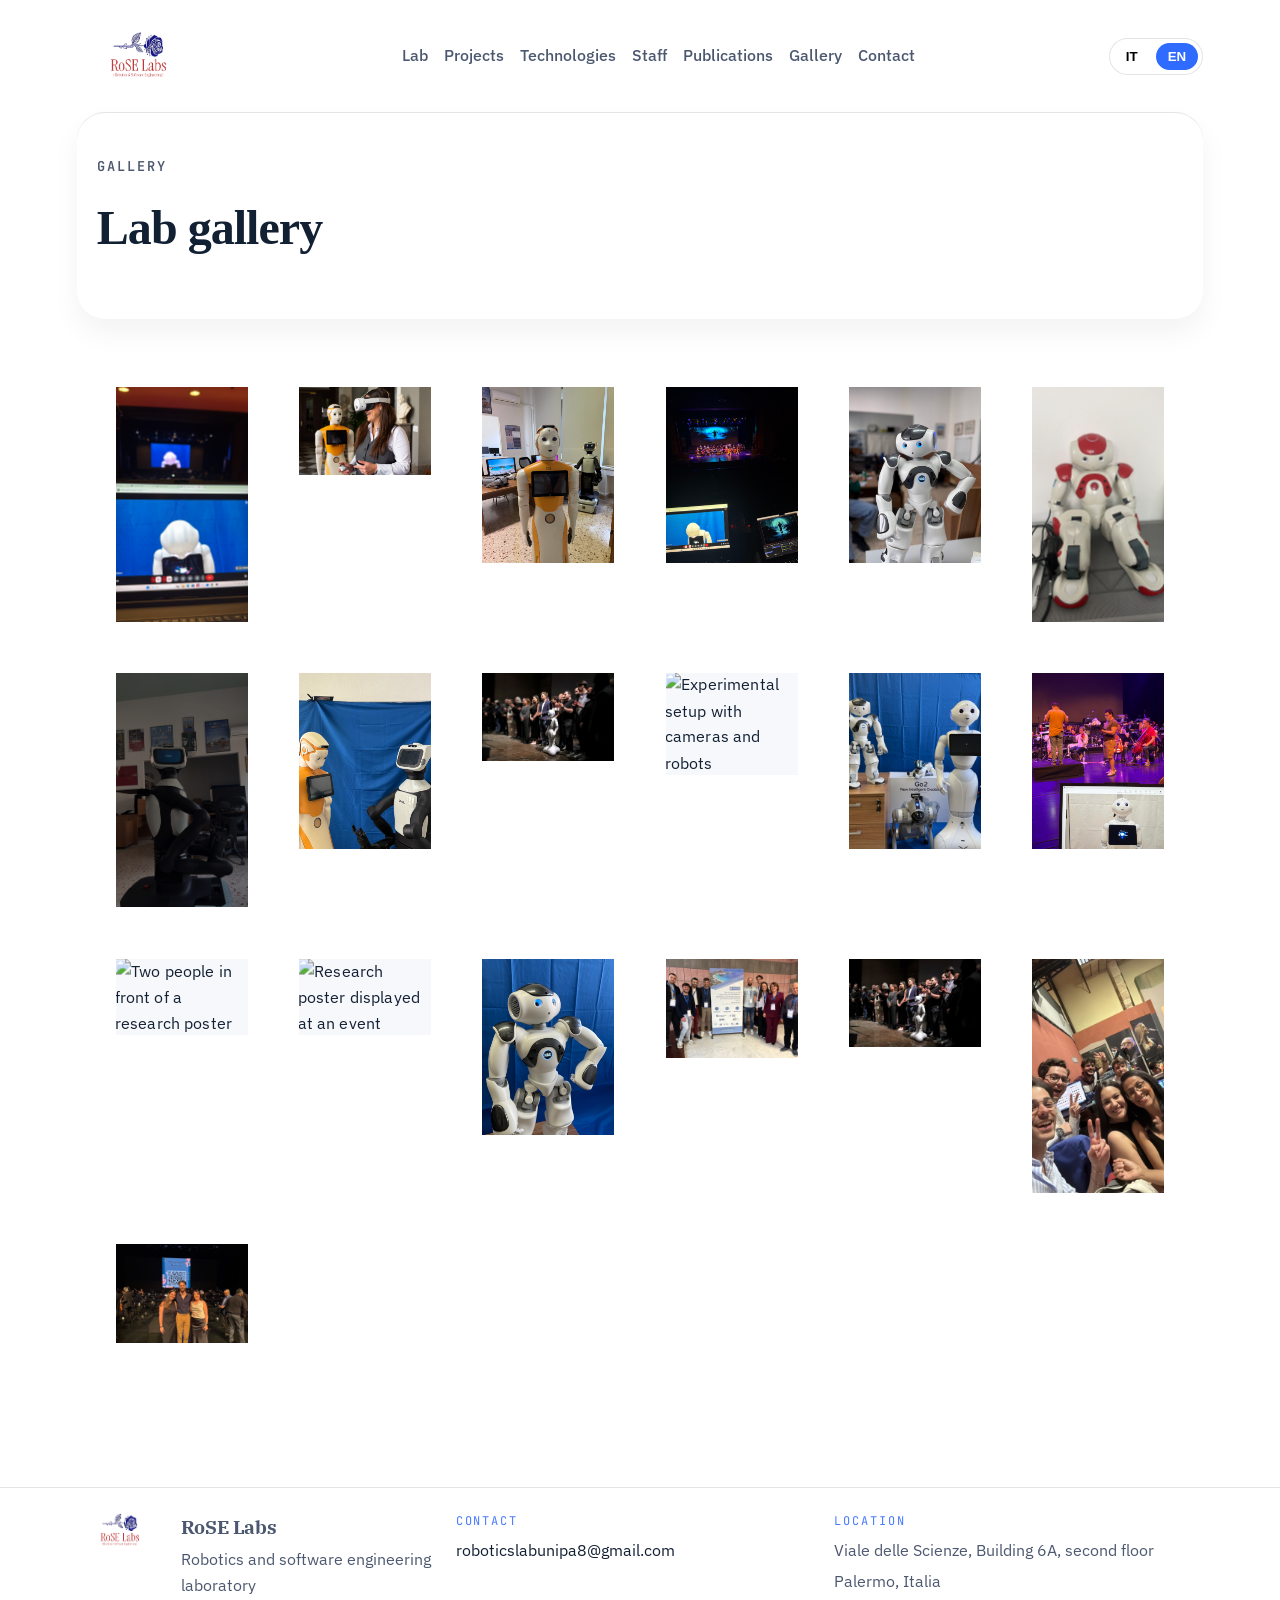
==== commit d0b5dff5: "Bump asset cache versions" ====
--- a/gallery.html
+++ b/gallery.html
@@ -10,10 +10,10 @@
       href="https://fonts.googleapis.com/css2?family=IBM+Plex+Sans:wght@400;500;600;700&family=IBM+Plex+Serif:wght@500;600;700&family=JetBrains+Mono:wght@500&display=swap"
       rel="stylesheet"
     />
-    <script src="theme-init.js?v=20260723-7"></script>
-    <link rel="stylesheet" href="styles.css?v=20260723-7" />
-    <script defer src="data/site-content.js?v=20260723-7"></script>
-    <script defer src="app.js?v=20260723-7"></script>
+    <script src="theme-init.js?v=20260723-13"></script>
+    <link rel="stylesheet" href="styles.css?v=20260723-13" />
+    <script defer src="data/site-content.js?v=20260723-13"></script>
+    <script defer src="app.js?v=20260723-13"></script>
   </head>
   <body class="article-page gallery-page" data-title-key="gallery.meta.title">
     <a class="skip" href="#contenuti">Skip</a>
--- a/styles.css
+++ b/styles.css
@@ -1514,15 +1514,16 @@
   padding: 32px;
   display: grid;
   grid-template-columns: minmax(0, 1fr) minmax(0, 1fr);
-  gap: 30px;
-  align-items: start;
+  gap: 28px;
+  align-items: stretch;
   border: 1px solid var(--line);
   box-shadow: 0 16px 34px rgba(18, 32, 51, 0.06);
 }
 
 .callout-content {
   display: grid;
-  gap: 24px;
+  gap: 20px;
+  min-width: 0;
 }
 
 .callout-box h2 {
@@ -1538,7 +1539,12 @@
 
 .contact-info {
   display: grid;
+  grid-template-columns: repeat(2, minmax(0, 1fr));
   gap: 16px;
+}
+
+.contact-info > div {
+  min-width: 0;
 }
 
 .contact-label {
@@ -1564,6 +1570,20 @@
   box-shadow: 0 18px 32px rgba(11, 20, 34, 0.2);
   display: grid;
   gap: 14px;
+}
+
+@media (min-width: 1101px) {
+  .callout-box {
+    align-items: start;
+  }
+
+  .callout-content {
+    align-content: start;
+  }
+
+  .contact-info {
+    align-content: start;
+  }
 }
 
 .form-row {
@@ -2057,10 +2077,6 @@
 
   .section.alt {
     padding: 60px 24px;
-  }
-
-  .callout-box {
-    grid-template-columns: 1fr;
   }
 
   .article-header {
@@ -2835,9 +2851,13 @@
 }
 
 .contact-map-embed {
-  display: grid;
+  display: flex;
+  flex-direction: column;
   gap: 10px;
   margin-top: 2px;
+  min-width: 0;
+  align-self: stretch;
+  height: 100%;
 }
 
 .contact-map-title {
@@ -2851,7 +2871,8 @@
 
 .contact-map-embed iframe {
   width: 100%;
-  min-height: 280px;
+  min-height: 320px;
+  flex: 1;
   aspect-ratio: 16 / 10;
   border: 1px solid var(--line);
   border-radius: 18px;
@@ -2993,6 +3014,10 @@
   .nav-links {
     gap: 12px;
     font-size: 0.82rem;
+  }
+
+  .contact-info {
+    grid-template-columns: 1fr;
   }
 
   .hero {
@@ -3681,15 +3706,15 @@
 
 @media (max-width: 480px) {
   .hero.hero--orbit {
-    padding-top: 18px;
+    padding-top: 16px;
   }
 
   .hero.hero--orbit .hero-orbit {
-    padding: 4px 0 0;
+    padding: 8px 0 0;
   }
 
   .hero.hero--orbit .hero-orbit__stage {
-    min-height: 520px;
+    min-height: 500px;
   }
 
   .hero.hero--orbit .hero-orbit__stage::before,
@@ -3698,10 +3723,10 @@
   }
 
   .hero.hero--orbit .hero-orbit__center {
-    top: 33%;
-    width: min(250px, 74vw);
-    padding: 12px 11px 11px;
-    border-radius: 24px;
+    top: 38%;
+    width: min(258px, 76vw);
+    padding: 11px 10px 10px;
+    border-radius: 22px;
     box-shadow: 0 14px 28px rgba(18, 32, 51, 0.07);
   }
 
@@ -3740,13 +3765,13 @@
   }
 
   .hero.hero--orbit .hero-orbit__cards {
-    width: min(310px, 90vw);
-    height: min(230px, 66vw);
-    margin: -24px auto 0;
+    width: min(390px, 98vw);
+    height: min(270px, 72vw);
+    margin: 24px auto 0;
   }
 
   .hero-orbit-card {
-    width: clamp(84px, 22vw, 104px);
+    width: clamp(106px, 28vw, 136px);
     border-radius: 16px;
   }
 
@@ -3775,11 +3800,11 @@
   }
 
   .hero.hero--orbit .hero-orbit__stage {
-    min-height: 520px;
+    min-height: 500px;
   }
 
   .hero.hero--orbit .hero-orbit__center {
-    width: min(250px, 74vw);
-    padding: 12px 11px 11px;
-  }
-}
+    width: min(258px, 76vw);
+    padding: 11px 10px 10px;
+  }
+}
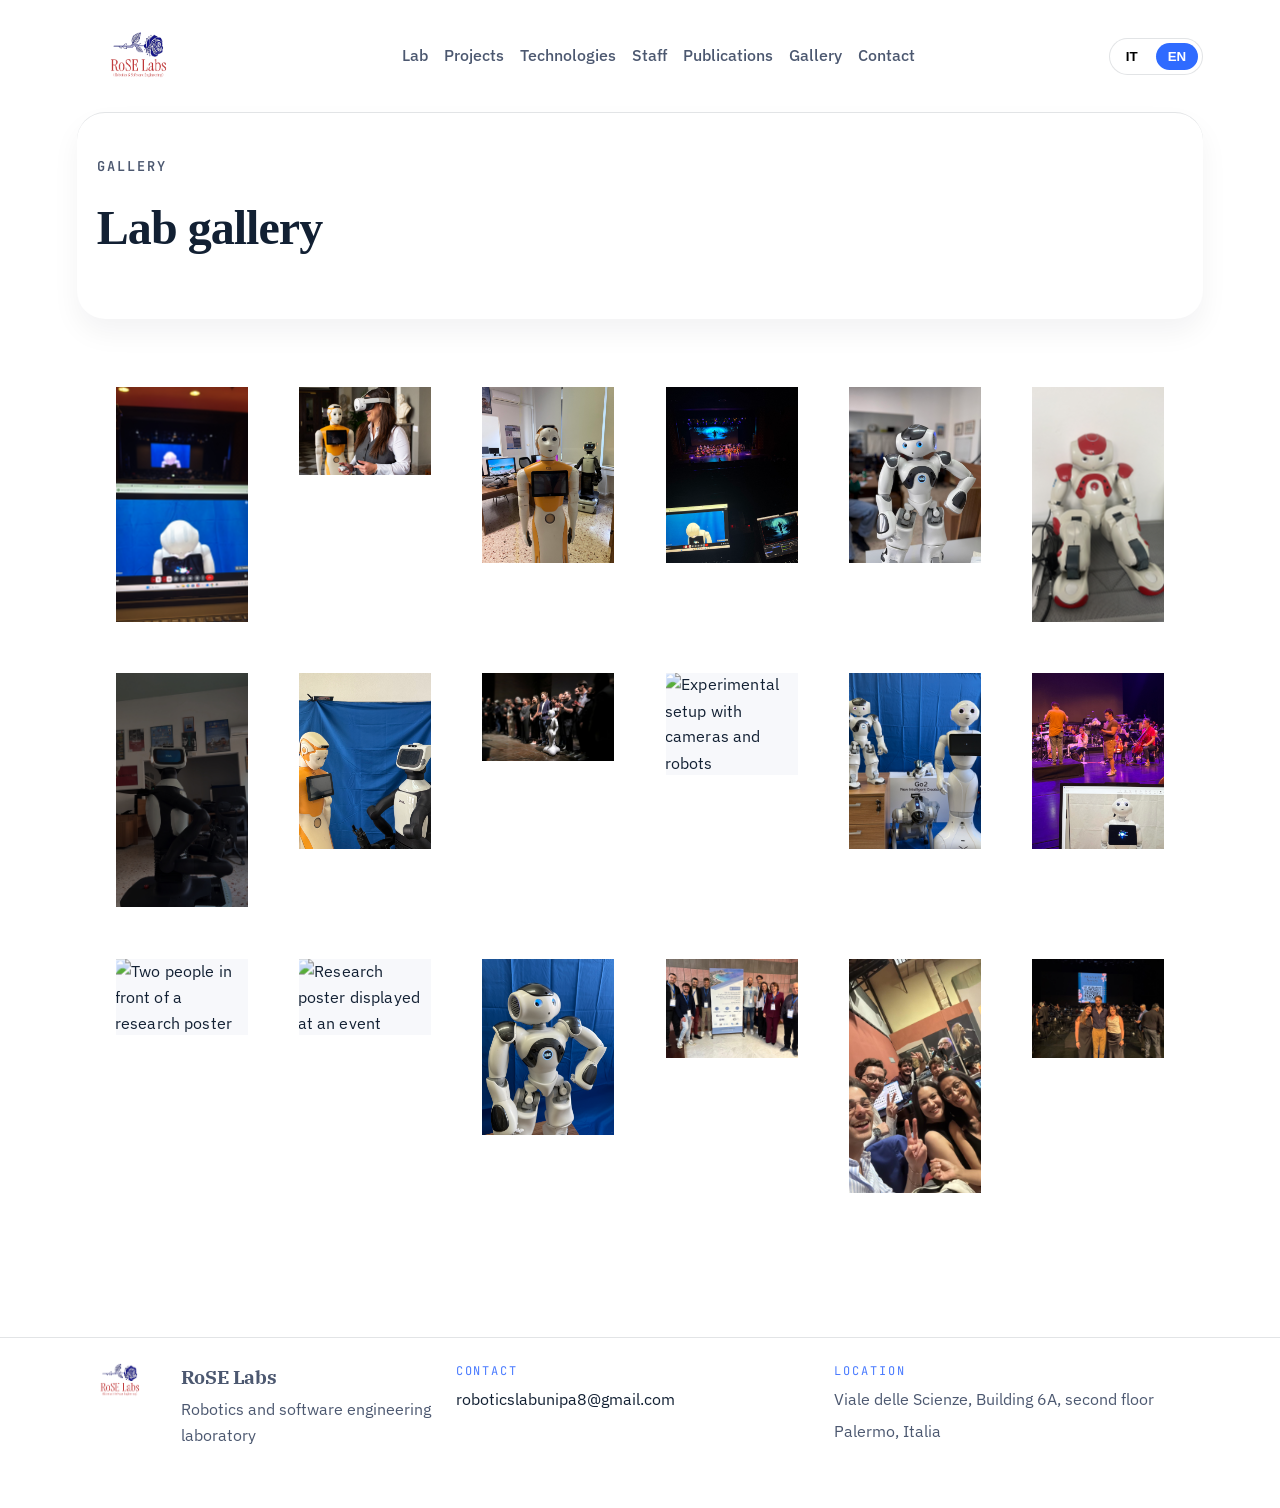
==== commit d38962fd: "Add SIMPAR 2025 publication" ====
--- a/gallery.html
+++ b/gallery.html
@@ -10,10 +10,10 @@
       href="https://fonts.googleapis.com/css2?family=IBM+Plex+Sans:wght@400;500;600;700&family=IBM+Plex+Serif:wght@500;600;700&family=JetBrains+Mono:wght@500&display=swap"
       rel="stylesheet"
     />
-    <script src="theme-init.js?v=20260723-13"></script>
-    <link rel="stylesheet" href="styles.css?v=20260723-13" />
-    <script defer src="data/site-content.js?v=20260723-13"></script>
-    <script defer src="app.js?v=20260723-13"></script>
+    <script src="theme-init.js?v=20260728-1"></script>
+    <link rel="stylesheet" href="styles.css?v=20260728-1" />
+    <script defer src="data/site-content.js?v=20260728-1"></script>
+    <script defer src="app.js?v=20260728-1"></script>
   </head>
   <body class="article-page gallery-page" data-title-key="gallery.meta.title">
     <a class="skip" href="#contenuti">Skip</a>
